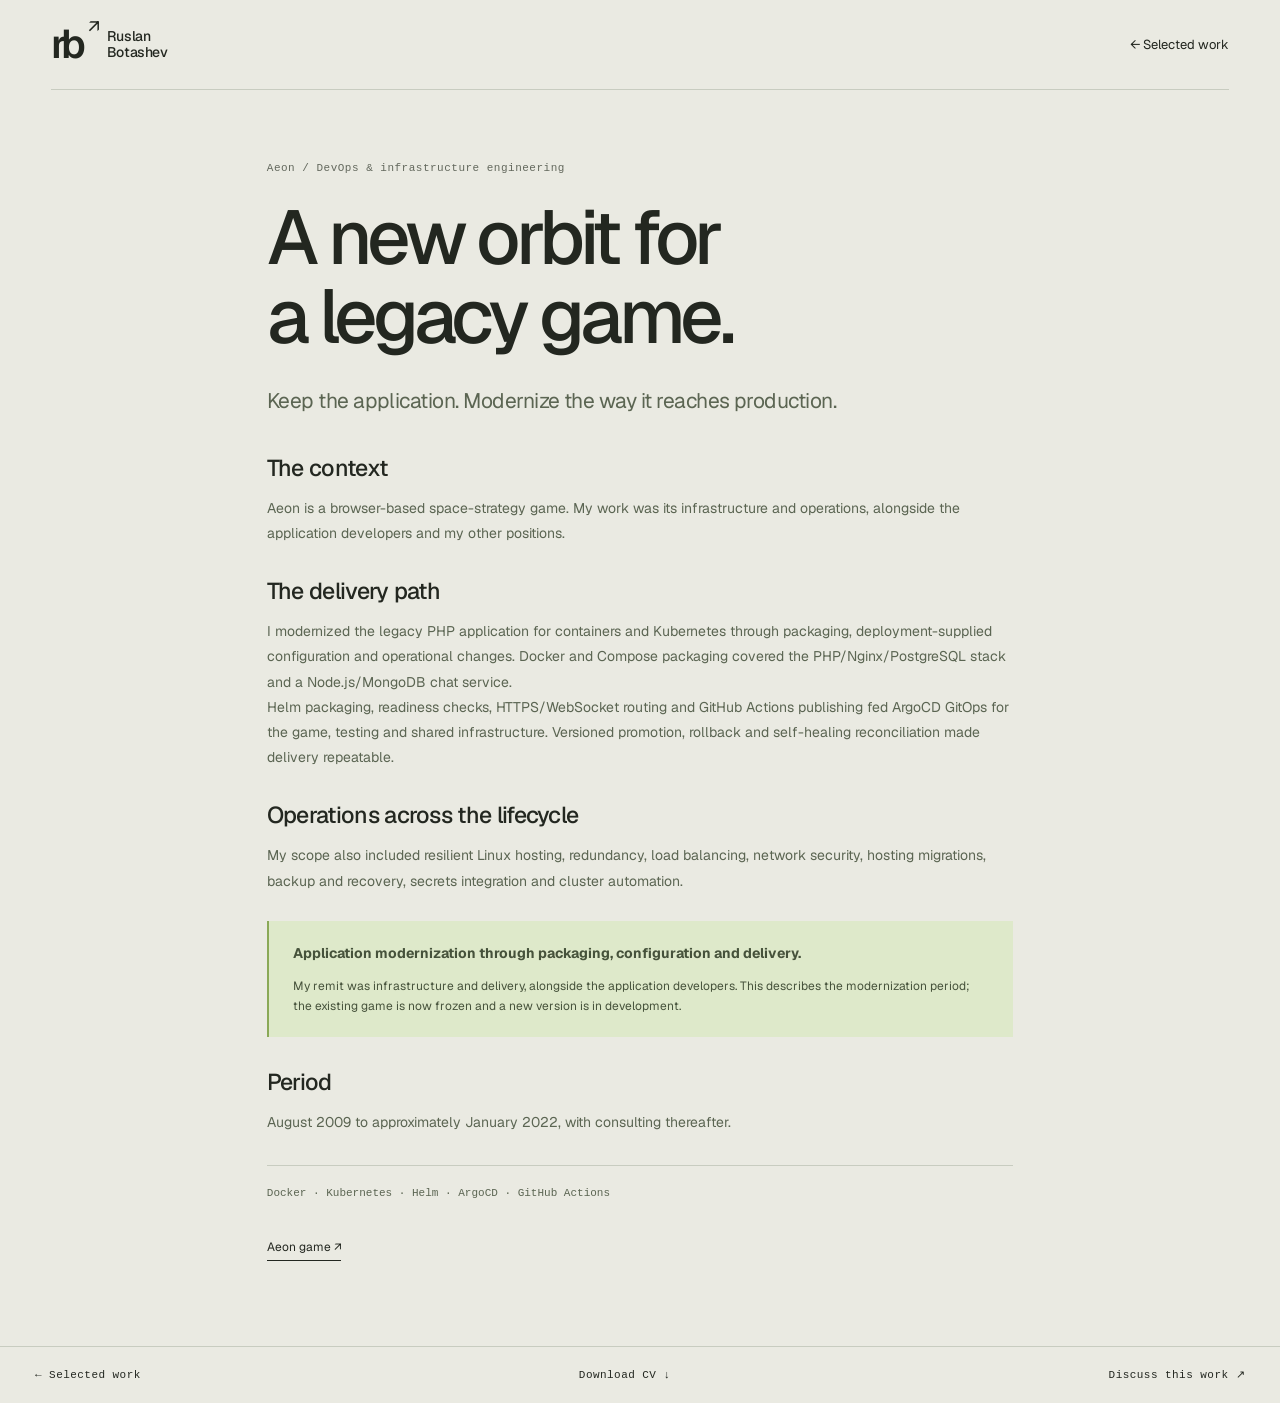
==== site/work/aeon/index.html @ 264606af "Publish professional portfolio on GitHub Pages" ====
<!doctype html>
<html lang="en">
<head>
  <meta charset="UTF-8">
  <meta name="viewport" content="width=device-width, initial-scale=1">
  <meta name="theme-color" content="#eaeae2">
  <title>Aeon: Legacy Application Modernization — Ruslan Botashev</title>
  <meta name="description" content="Keep the application. Modernize the way it reaches production.">
  <link rel="canonical" href="https://botashev.com/work/aeon/">
  <meta property="og:type" content="article">
  <meta property="og:title" content="Aeon: Legacy Application Modernization — Ruslan Botashev">
  <meta property="og:description" content="Keep the application. Modernize the way it reaches production.">
  <meta property="og:url" content="https://botashev.com/work/aeon/">
  <meta property="og:image" content="https://botashev.com/assets/social-card.png">
  <meta name="twitter:card" content="summary_large_image">
  <link rel="icon" href="../../assets/favicon.svg" type="image/svg+xml">
  <link rel="stylesheet" href="../../styles.css">
  <script type="application/ld+json">{"@context":"https://schema.org","@type":"Article","@id":"https://botashev.com/work/aeon/#case","headline":"Aeon: Legacy Application Modernization","description":"Keep the application. Modernize the way it reaches production.","mainEntityOfPage":"https://botashev.com/work/aeon/","author":{"@id":"https://botashev.com/#person"}}</script>
</head>
<body class="case-page">
  <a class="skip-link" href="#main">Skip to content</a>
  <header class="site-header">
    <a class="brand" href="../../" aria-label="Ruslan Botashev, home"><span class="brand-mark" aria-hidden="true">rb<span>↗</span></span><span>Ruslan<br>Botashev</span></a>
    <a class="text-link" href="../../#work">← Selected work</a>
  </header>
  <main id="main">
    <article id="case-content" aria-labelledby="case-title">
      <p class="eyebrow">Aeon / DevOps &amp; infrastructure engineering</p>
      <h1 id="case-title">A new orbit for<br>a legacy game.</h1>
      <p class="case-lead">Keep the application. Modernize the way it reaches production.</p>
      <h2>The context</h2><p>Aeon is a browser-based space-strategy game. My work was its infrastructure and operations, alongside the application developers and my other positions.</p><h2>The delivery path</h2><p>I modernized the legacy PHP application for containers and Kubernetes through packaging, deployment-supplied configuration and operational changes. Docker and Compose packaging covered the PHP/Nginx/PostgreSQL stack and a Node.js/MongoDB chat service.</p><p>Helm packaging, readiness checks, HTTPS/WebSocket routing and GitHub Actions publishing fed ArgoCD GitOps for the game, testing and shared infrastructure. Versioned promotion, rollback and self-healing reconciliation made delivery repeatable.</p><h2>Operations across the lifecycle</h2><p>My scope also included resilient Linux hosting, redundancy, load balancing, network security, hosting migrations, backup and recovery, secrets integration and cluster automation.</p><div class="case-result"><p><strong>Application modernization through packaging, configuration and delivery.</strong></p><small>My remit was infrastructure and delivery, alongside the application developers. This describes the modernization period; the existing game is now frozen and a new version is in development.</small></div><h2>Period</h2><p>August 2009 to approximately January 2022, with consulting thereafter.</p>
      <p class="case-tags">Docker · Kubernetes · Helm · ArgoCD · GitHub Actions</p>
      <div class="case-links"><a href="https://aeon-game.com/" target="_blank" rel="noopener noreferrer">Aeon game ↗</a></div>
    </article>
    <div class="dialog-bottom">
      <a href="../../#work">← Selected work</a>
      <a href="../../assets/Ruslan-Botashev-CV.pdf" download>Download CV ↓</a>
      <a href="mailto:mail@ruslanbotashev.com">Discuss this work ↗</a>
    </div>
  </main>
</body>
</html>
---- site/styles.css ----
@font-face{font-family:SiteGrotesk;src:url("assets/fonts/Geist-Variable.woff2") format("woff2");font-weight:100 900;font-display:swap}
:root{--paper:#eaeae2;--paper-light:#f2f2ec;--ink:#232720;--muted:#63685d;--line:#c8ccc0;--lime:#d2ef98;--dark:#20251f;--mono:"SFMono-Regular",Consolas,"Liberation Mono",monospace;--sans:SiteGrotesk,Arial,Helvetica,sans-serif;--ease:cubic-bezier(.22,1,.36,1)}
*{box-sizing:border-box}html{scroll-behavior:smooth;scroll-padding-top:100px}body{margin:0;background:var(--paper);color:var(--ink);font-family:var(--sans);font-size:16px;-webkit-font-smoothing:antialiased}button,a{-webkit-tap-highlight-color:transparent}a{color:inherit;text-decoration:none}button{font:inherit;color:inherit;cursor:pointer}button:disabled{cursor:default}button,a,summary{touch-action:manipulation}button:focus-visible,a:focus-visible,summary:focus-visible{outline:2px solid #508313;outline-offset:6px}button{border:0;background:none}h1,h2,h3,p{margin:0}h1,h2,h3{font-weight:500}h2{font-size:clamp(44px,5.5vw,84px);line-height:1.02;letter-spacing:-.065em}em{font-family:Georgia,"Times New Roman",serif;font-weight:400;letter-spacing:-.06em}::selection{background:var(--lime);color:var(--ink)}[hidden]{display:none!important}.sr-only{position:absolute;width:1px;height:1px;padding:0;margin:-1px;overflow:hidden;clip:rect(0,0,0,0);white-space:nowrap;border:0}.skip-link{position:fixed;left:20px;top:-100px;z-index:100;padding:12px 20px;background:var(--lime)}.skip-link:focus{top:20px}.read-progress{position:fixed;left:0;top:0;width:100%;height:3px;z-index:100;background:#718b4c;transform-origin:left;transform:scaleX(0)}
.site-header{height:104px;margin:0 4%;display:flex;align-items:center;justify-content:space-between;border-bottom:1px solid var(--line);position:relative;z-index:10}.brand{display:flex;align-items:center;gap:14px;font-size:14px;line-height:1.16;font-weight:500;letter-spacing:-.03em}.brand-mark{font-size:40px;font-weight:600;letter-spacing:-.13em;position:relative;padding-right:12px}.brand-mark>span{font-size:19px;position:absolute;right:-2px;top:-5px;font-weight:400}.site-header nav{display:flex;gap:36px}.site-header nav a{font-size:14px}.site-header nav a span{font:9px var(--mono);vertical-align:super;margin-left:4px;color:var(--muted)}.site-header nav a::after,.text-link::after{content:"";display:block;height:1px;background:currentColor;transform:scaleX(0);transform-origin:left;transition:transform .3s}.site-header nav a:hover::after,.text-link:hover::after{transform:scaleX(1)}.header-contact{padding:13px 18px;background:var(--ink);color:var(--paper);font-size:13px;border-radius:3px}.header-contact span{margin-left:28px}.menu-toggle{display:none}.mobile-nav{position:absolute;z-index:20;left:0;right:0;top:88px;background:var(--paper);padding:24px;border-bottom:1px solid var(--ink)}.mobile-nav a{display:block;font-size:27px;padding:12px 0;letter-spacing:-.04em}.hero{padding:32px 4% 0}.eyebrow,.hero-location,.study-header,.section-kicker,.hero-bottom,.project-meta,.visual-index,.visual-bottom,.small-meta,.timeline-body>span,.toolbox-list>div>span,.site-footer>span,.dialog-top,.dialog-bottom,.study-footnote{font:10px/1.5 var(--mono);letter-spacing:.045em}.hero-topline{display:flex;align-items:center;justify-content:space-between}.eyebrow{display:flex;align-items:center;gap:8px}.square{height:6px;width:6px;background:var(--ink);display:inline-block}.hero-location{font-size:10px;color:var(--muted)}.hero-grid{display:grid;grid-template-columns:1.15fr 1fr;gap:5%;padding:40px 0 42px;align-items:center}.hero-copy{padding:10px 0}.hero h1{font-size:clamp(66px,6.8vw,110px);font-weight:500;letter-spacing:-.075em;line-height:1.02;white-space:nowrap}.hero-line{display:block}.hero-line+.hero-line{margin-top:2px}.period{color:#738858}.hero h1 em{letter-spacing:-.075em}.hero-description{max-width:390px;margin-top:32px;color:#565c50;font-size:17px;line-height:1.6}.hero-actions{display:flex;align-items:center;gap:28px;margin-top:30px}.button{display:inline-flex;align-items:center;justify-content:space-between;gap:32px;padding:17px 23px;font-size:13px;min-height:48px;border-radius:3px;transition:background .3s,transform .3s}.button:hover{transform:translateY(-3px)}.button-dark{background:var(--ink);color:var(--paper)}.button-dark:hover{background:#425137}.button-outline{border:1px solid #919789}.button-outline:hover{background:var(--lime)}.text-link{font-size:13px;padding:8px 0}.text-link span{margin-left:14px}.hero-note{display:flex;align-items:center;gap:14px;margin-top:44px}.note-line{width:36px;height:1px;background:#929a86}.hero-note p{font:10px/1.6 var(--mono);color:#69715f}.system-study{height:480px;background:var(--dark);color:#e4e7da;position:relative;border-radius:5px;overflow:hidden;isolation:isolate}.study-header{display:flex;justify-content:space-between;position:absolute;top:24px;left:24px;right:24px;z-index:2;font-size:9px;color:#b1b9a4}.study-header>span:first-child{display:flex;gap:8px;align-items:center}.status-dot{display:inline-block;width:5px;height:5px;background:var(--lime);border-radius:50%;box-shadow:0 0 12px #c7f89255}#systems-canvas{position:absolute;inset:0;width:100%;height:100%}.study-caption{position:absolute;left:24px;right:24px;bottom:105px;display:flex;justify-content:space-between;align-items:end;pointer-events:none}.study-caption>span:first-child{font:9px/1.6 var(--mono);color:#b9c3ad;letter-spacing:.05em}.study-drag{font:8px var(--mono);color:#8e9984}.study-controls{position:absolute;bottom:39px;left:24px;right:24px;display:flex;border:1px solid #536049;border-radius:3px;padding:4px;gap:3px}.study-controls button{padding:10px 0;font:9px var(--mono);color:#b4bda7;flex:1;border-radius:1px;transition:background .3s,color .3s}.study-controls button.active{background:var(--lime);color:var(--ink)}.study-controls button:hover:not(.active){background:#394132}.study-footnote{position:absolute;bottom:11px;left:24px;right:24px;font-size:8px;color:#8d9882}.career-strip{border-top:1px solid var(--line);border-bottom:1px solid var(--line);display:flex;align-items:center;gap:6%;padding:28px 0}.career-strip>.eyebrow{flex-shrink:0;color:var(--muted);font-size:9px}.company-names{display:flex;align-items:center;justify-content:space-between;gap:30px;flex:1}.company-names>span{font-size:25px;font-weight:600;letter-spacing:-.05em;color:#69705f}.company-names .aws-name{position:relative;font-size:29px}.aws-name>span{position:absolute;bottom:-9px;left:6px;font-size:31px;line-height:1;transform:scaleX(1.4)}.company-names .ibm-name{font-family:Georgia,serif;letter-spacing:.02em;font-weight:700}.company-names .arbital-name{font-weight:500}.arbital-name>span{font-size:17px}.company-names .aeon-name{font-weight:400;letter-spacing:.14em;font-size:20px}.hero-bottom{display:flex;justify-content:space-between;padding:21px 0;color:var(--muted);font-size:8px}.hero-bottom a>span{margin-left:16px}.section-pad{padding:96px 4%}.section-kicker{display:flex;justify-content:space-between;font-size:9px}.section-kicker>span:last-child{color:var(--muted)}.section-heading{display:flex;justify-content:space-between;gap:10%;align-items:end;margin:45px 0 46px}.section-heading>p{font-size:15px;line-height:1.7;color:var(--muted);max-width:300px;margin-bottom:6px}.work{background:var(--paper-light);border-top:1px solid var(--line)}.filters{display:flex;gap:8px;border-bottom:1px solid var(--line);padding-bottom:21px;margin-bottom:34px}.filters button{padding:10px 18px;border:1px solid var(--line);border-radius:2px;font-size:12px;transition:background .2s,border-color .2s}.filters button.active{background:var(--ink);border-color:var(--ink);color:var(--paper)}.filters button:not(.active):hover{border-color:var(--ink)}.filters sup{font:8px var(--mono);margin-left:8px}.project{display:grid;grid-template-columns:1fr 1fr;gap:6%;padding:30px 0 68px;margin-bottom:38px;border-bottom:1px solid var(--line);align-items:center}.project-reverse .project-visual{order:2}.project-visual{height:455px;position:relative;overflow:hidden;border-radius:4px;isolation:isolate}.project-content{padding:8px 0}.project-meta{display:flex;justify-content:space-between;font-size:9px;color:var(--muted);margin-bottom:27px}.project h3{font-size:clamp(35px,3.7vw,56px);line-height:1.04;letter-spacing:-.055em;margin-bottom:17px}.project-deck{font-size:18px!important;line-height:1.4!important;color:var(--ink)!important;margin-bottom:18px!important}.project-content>p:not(.project-deck){font-size:14px;line-height:1.7;color:var(--muted);margin:12px 0}.project-outcome{display:flex;align-items:center;gap:23px;margin:26px 0}.outcome-number{font-size:50px;letter-spacing:-.06em;line-height:1;white-space:nowrap}.outcome-number>span{font-size:24px}.project-outcome>p{font-size:12px;line-height:1.5;max-width:230px}.project-outcome small{display:block;font-size:10px;color:var(--muted);line-height:1.6;margin-top:7px}.case-link{display:flex;align-items:center;justify-content:space-between;border-top:1px solid var(--line);padding:18px 0 0;width:100%;font-size:12px;text-align:left;transition:color .2s}.case-link>span{font-size:23px;transition:transform .3s}.case-link:hover>span{transform:translate(4px,-4px)}.case-link:hover{color:#587137}.visual-index{position:absolute;top:22px;left:22px;font-size:8px;z-index:3}.visual-bottom{position:absolute;bottom:22px;left:22px;right:22px;display:flex;justify-content:space-between;font-size:8px;z-index:3}.flow-visual{background:#252b23;color:#c1cdad}.visual-grid{position:absolute;inset:0;opacity:.2;background-image:linear-gradient(#677356 1px,transparent 1px),linear-gradient(90deg,#677356 1px,transparent 1px);background-size:32px 32px;mask-image:radial-gradient(ellipse at center,#000 15%,transparent 70%)}.flow-inputs{position:absolute;top:96px;left:12%;right:12%;display:flex;justify-content:space-between;gap:8px}.flow-inputs>span{font:8px/1.4 var(--mono);border:1px solid #526147;background:#2b3427;padding:10px 8px;text-align:center;width:33%;border-radius:3px}.flow-inputs:after{content:"";position:absolute;width:68%;height:40px;border:1px solid #6a8156;border-top:0;top:100%;left:16%}.flow-core{position:absolute;left:50%;top:50%;width:185px;height:90px;transform:translate(-50%,-50%);border:1px solid #b6d482;background:#36422b;box-shadow:0 0 50px #9dcc6320;display:flex;align-items:center;justify-content:center;border-radius:4px;z-index:2}.flow-core>span{font-size:29px;letter-spacing:-.04em;color:#daefbd}.flow-core small{display:block;font:7px var(--mono);letter-spacing:.08em;text-align:center;margin-top:7px}.flow-core i{position:absolute;width:8px;height:8px;background:var(--lime);border-radius:50%;top:-5px;animation:signal 3s infinite}.flow-outputs{position:absolute;top:73%;left:15%;right:15%;display:flex;justify-content:space-between;gap:10px}.flow-outputs>span{font:9px var(--mono);padding:9px 7px;border:1px solid #536447;border-radius:20px;width:33%;text-align:center;background:#283023}.flow-outputs:before{content:"";position:absolute;width:68%;height:45px;border:1px solid #6a8156;border-bottom:0;bottom:100%;left:16%}.network-visual{background:#e1e5d9;color:#526247}.network-world{position:absolute;inset:74px 12% 70px;perspective:500px;transform:rotate(-16deg)}.world-ring{position:absolute;border:1px solid #81926e;border-radius:50%;width:270px;height:270px;left:50%;top:50%;margin:-135px}.ring-b{transform:rotateY(55deg)}.ring-c{transform:rotateX(60deg)}.ring-d{transform:rotateX(-30deg) rotateY(-30deg);border-style:dashed;opacity:.6}.world-axis{position:absolute;width:270px;left:50%;top:50%;transform:translateX(-50%);height:1px;background:#7e906b}.map-node{position:absolute;width:7px;height:7px;border-radius:50%;background:#516d35;box-shadow:0 0 0 6px #a8bf842e}.node-a{top:18%;left:35%}.node-b{top:41%;left:83%}.node-c{top:77%;left:25%}.node-d{top:62%;left:66%}.node-e{top:25%;left:58%}.world-orbit{position:absolute;width:300px;height:300px;top:50%;left:50%;margin:-150px;border:1px solid #8ba16f50;border-radius:50%;animation:orbit 20s linear infinite}.world-orbit i{width:8px;height:8px;background:#4b7134;display:block;position:absolute;left:50%;top:-4px;border-radius:50%;box-shadow:0 0 15px #738f46}.network-label{position:absolute;top:51%;font:10px/1.7 var(--mono)}.network-label>span{font-size:6px}.label-left{left:8%}.label-right{right:8%;text-align:right}.isp-visual{background:#d3eb9f;color:#31402a}.isp-type{font-size:clamp(54px,6.9vw,100px);line-height:.95;letter-spacing:-.075em;position:absolute;top:22%;left:9%;z-index:2}.isp-type em{font-size:.95em}.isp-network{position:absolute;top:71%;left:10%;right:10%;display:flex;align-items:center;gap:12px}.isp-network>span{font:9px var(--mono);border:1px solid #7c965c;padding:10px;border-radius:3px}.isp-network>i{height:1px;flex:1;background:#7c965c}.isp-visual:after{content:"";position:absolute;width:330px;height:330px;border:1px solid #9cb97577;border-radius:50%;top:10%;left:28%;box-shadow:0 0 0 33px #a7c67b22,0 0 0 66px #a7c67b11}.aeon-visual{background:#252d38;color:#bfc9da;background-image:radial-gradient(ellipse at 60% 65%,#47616a88,transparent 60%),radial-gradient(#9baab6 0.7px,transparent 1px);background-size:100% 100%,39px 41px}.planet{position:absolute;width:185px;height:185px;top:43%;left:50%;transform:translate(-50%,-50%);border-radius:50%;background:radial-gradient(circle at 31% 28%,#c7d6bd 0%,#819a92 22%,#3c555d 50%,#18232d 76%);box-shadow:-15px -6px 40px #b4d3ca12,inset -18px -10px 32px #111a23}.planet-ring{position:absolute;left:-77px;top:58px;width:340px;height:70px;border:13px solid #a8b6b355;border-left-color:#b5c5b888;border-bottom-color:#cbd8c4aa;border-radius:50%;transform:rotate(-27deg);box-shadow:0 5px 0 #d2e3c71c,0 10px 0 #d2e3c712}.aeon-path{position:absolute;top:77%;left:12%;right:12%;display:flex;align-items:center;justify-content:space-between;gap:10px}.aeon-path>span{font:8px var(--mono)}.aeon-path>i{font-style:normal;color:#c7ddad}.project-pair{display:grid;grid-template-columns:1fr 1fr;gap:28px}.project-small{padding:32px;background:#e2e5db;border-radius:4px;display:flex;flex-direction:column;align-items:start}.project-small-lime{background:#d9e7bb}.small-meta{display:flex;align-items:center;justify-content:space-between;width:100%;margin-bottom:45px}.mini-glyph{font-size:39px;line-height:1}.project-small>.eyebrow{font-size:8px;color:var(--muted)}.project-small h3{font-size:clamp(30px,3.4vw,50px);line-height:1.05;letter-spacing:-.055em;margin:18px 0}.project-small>p{font-size:14px;line-height:1.8;color:#5b6650;max-width:450px}.small-tags{display:flex;gap:8px;margin:22px 0 34px;flex-wrap:wrap}.small-tags>span{font:9px var(--mono);border:1px solid #a8b19a;padding:7px 9px;border-radius:2px}.project-small>.case-link{margin-top:auto;border-color:#abb69c}.about{background:var(--dark);color:#e6e9db}.about .section-kicker>span:last-child{color:#909d81}.about-grid{display:grid;grid-template-columns:1fr 1fr;gap:8%;padding-top:66px}.large-asterisk{font-size:83px;line-height:1;color:var(--lime);display:inline-block;margin-bottom:30px;animation:asterisk 40s linear infinite}.about-copy{padding-top:20px}.about-copy>.lead{font-size:28px;line-height:1.35;letter-spacing:-.04em;color:#edf0e6}.about-copy>p{font-size:15px;line-height:1.8;color:#b8c1ad;margin-bottom:23px}.about-copy>.text-link{display:inline-block;color:var(--lime);margin-top:6px}.capabilities{display:grid;grid-template-columns:repeat(3,1fr);gap:50px;margin-top:80px;padding-top:28px;border-top:1px solid #515c45}.capabilities>div>span{font:9px var(--mono);color:#a9bd8a}.capabilities h3{font-size:20px;letter-spacing:-.04em;margin:21px 0 12px}.capabilities p{font-size:13px;line-height:1.7;color:#a6b29a;max-width:280px}.experience{border-bottom:1px solid var(--line)}.experience-heading{display:flex;align-items:end;justify-content:space-between;gap:30px;margin:47px 0 58px}.experience-heading .button{margin-bottom:8px}.timeline{border-top:1px solid #9da591}.timeline details{border-bottom:1px solid #b7bfab}.timeline summary{display:grid;grid-template-columns:18% 35% 1fr 25px;align-items:center;gap:16px;padding:27px 0;list-style:none;cursor:pointer}.timeline summary::-webkit-details-marker{display:none}.timeline-date{font:10px var(--mono);color:var(--muted)}.timeline-company{font-size:26px;letter-spacing:-.04em}.timeline-role{font-size:12px;color:var(--muted)}.timeline-toggle{font-size:24px;font-weight:300;transition:transform .3s}.timeline details[open] .timeline-toggle{transform:rotate(45deg)}.timeline-body{display:grid;grid-template-columns:18% 1fr;gap:16px;padding:8px 8% 30px 0;animation:body-in .4s var(--ease)}.timeline-body>span{font-size:8px;color:var(--muted);padding-top:3px;line-height:1.8}.timeline-body p{font-size:14px;line-height:1.7;color:#606957;max-width:650px;margin-bottom:12px}.toolbox{display:grid;grid-template-columns:1fr 1fr;gap:10%}.toolbox h2{font-size:clamp(40px,4.3vw,65px);margin-top:28px}.toolbox-heading>.eyebrow{color:var(--muted);font-size:9px}.toolbox-list>div{padding:18px 0;border-bottom:1px solid var(--line)}.toolbox-list>div:first-child{padding-top:0}.toolbox-list>div>span{font-size:8px;color:var(--muted)}.toolbox-list p{font-size:14px;line-height:1.8;margin-top:11px}.contact{background:var(--lime);padding-top:62px;padding-bottom:62px}.contact .section-kicker>span:last-child{color:#52613e}.contact-main{display:flex;align-items:center;justify-content:space-between;gap:40px;margin:56px 0 52px}.contact h2{font-size:clamp(48px,6.5vw,98px);letter-spacing:-.07em}.contact-arrow{width:130px;height:130px;flex-shrink:0;border:1px solid #91ad6b;border-radius:50%;display:flex;align-items:center;justify-content:center;font-size:90px;font-weight:200;transition:background .4s,transform .4s}.contact-arrow:hover{background:var(--ink);color:var(--lime);transform:rotate(45deg)}.contact-bottom{padding-top:35px;border-top:1px solid #abc77e;display:flex;justify-content:space-between;gap:30px}.contact-bottom p{font-size:13px;line-height:1.7;color:#546640;margin-bottom:22px}.email-link{font-size:25px;letter-spacing:-.04em;display:block}.email-link>span{font-size:20px;margin-left:10px}.copy-email{display:inline-flex;align-items:center;gap:14px;font:10px var(--mono);padding:15px 0 0}.copy-status{font-size:10px;display:inline-block;margin-left:15px}.contact-links{width:200px}.contact-links a{display:flex;align-items:center;justify-content:space-between;gap:30px;padding:12px 0;border-bottom:1px solid #a7c17e;font-size:12px}.site-footer{padding:30px 4%;display:flex;align-items:center;justify-content:space-between;gap:24px}.footer-name{font-size:12px;font-weight:500}.footer-name>span{display:block;font:8px var(--mono);margin-top:6px;color:var(--muted)}.site-footer>span{font-size:8px;color:var(--muted)}.motion-toggle{font:9px var(--mono);display:flex;align-items:center;gap:7px;min-height:44px}.motion-toggle i{display:block;width:21px;height:12px;background:#69834b;border-radius:10px;position:relative}.motion-toggle i:after{content:"";position:absolute;width:8px;height:8px;border-radius:50%;background:var(--paper);left:11px;top:2px;transition:left .3s}.motion-toggle[aria-pressed=true] i{background:#8b9380}.motion-toggle[aria-pressed=true] i:after{left:2px}.back-top{font:9px var(--mono);min-height:44px;display:flex;align-items:center}.noscript-note{padding:20px 4%;font-size:12px}
dialog{border:0;padding:0;width:min(850px,calc(100% - 32px));max-height:90svh;background:var(--paper-light);color:var(--ink);border-radius:5px;box-shadow:0 40px 100px #0004;overscroll-behavior:contain}dialog::backdrop{background:#16200dd9;backdrop-filter:blur(7px)}dialog[open]{animation:dialog-in .4s var(--ease)}.dialog-top{display:flex;justify-content:space-between;align-items:center;padding:25px 35px;border-bottom:1px solid var(--line);position:sticky;top:0;background:var(--paper-light);z-index:2;font-size:8px}.dialog-close{display:flex;align-items:center;gap:15px;min-height:32px;font-size:12px}.dialog-close>span{font-size:26px}#case-content{padding:40px 48px 30px}#case-content>.eyebrow{font-size:9px;color:var(--muted);margin-bottom:20px}#case-content h2{font-size:58px;letter-spacing:-.055em;margin-bottom:20px}#case-content .case-lead{font-size:21px;line-height:1.5;letter-spacing:-.025em;margin-bottom:34px}#case-content h3{font-size:20px;letter-spacing:-.025em;margin:27px 0 12px}#case-content p,#case-content li{font-size:14px;line-height:1.8;color:#5b6552}#case-content ul{padding-left:18px}#case-content .case-result{background:#dee9ca;border-left:2px solid #8aa957;padding:20px 24px;margin:27px 0}#case-content .case-result p{color:#46523b}#case-content .case-result small{display:block;font:10px/1.7 var(--mono);color:#626e55;margin-top:10px}#case-content .case-links{display:flex;gap:25px;flex-wrap:wrap;margin-top:30px}.case-links a{font-size:12px;border-bottom:1px solid var(--ink);padding:5px 0}.dialog-bottom{padding:20px 35px;border-top:1px solid var(--line);display:flex;justify-content:space-between;gap:20px;font-size:8px}.dialog-bottom>a{font-size:11px}body.dialog-open{overflow:hidden}
.reveal-ready .reveal{opacity:0;transform:translateY(28px);transition:opacity .8s var(--ease),transform 1s var(--ease)}.reveal-ready .reveal.visible{opacity:1;transform:none}.hero-copy{animation:body-in 1s var(--ease) both}.system-study{animation:body-in 1s .12s var(--ease) both}.motion-off *, .motion-off *:before,.motion-off *:after{animation:none!important;transition:none!important}.motion-off{scroll-behavior:auto}.motion-off .reveal{opacity:1!important;transform:none!important}
@keyframes signal{0%,100%{box-shadow:0 0 0 0 #cee99b55}70%{box-shadow:0 0 0 14px #cee99b00}}@keyframes orbit{to{transform:rotate(360deg)}}@keyframes asterisk{to{transform:rotate(360deg)}}@keyframes body-in{from{opacity:0;transform:translateY(18px)}to{opacity:1;transform:none}}@keyframes dialog-in{from{opacity:0;transform:translateY(20px) scale(.98)}to{opacity:1;transform:none}}
.project-pair.single-project{grid-template-columns:1fr}.project-pair.single-project>.project-small>p{max-width:700px}.case-tags{font:10px/1.8 var(--mono)!important;margin-top:30px!important;padding-top:18px;border-top:1px solid var(--line)}
@media(min-width:1600px){.site-header,.hero,.section-pad,.site-footer{padding-left:max(4%,calc((100vw - 1472px)/2));padding-right:max(4%,calc((100vw - 1472px)/2))}.site-header{margin:0}.hero h1{font-size:110px}.system-study{height:525px}.project-visual{height:520px}}
@media(max-width:1100px){.hero-grid{gap:3%;grid-template-columns:1.12fr 1fr}.hero h1{font-size:7.1vw}.system-study{height:430px}.hero-note{margin-top:28px}.hero-description{font-size:15px;max-width:320px}.hero-actions{gap:18px}.hero-actions .button{padding:15px 16px;gap:20px}.study-drag{display:none}.company-names>span{font-size:23px}.project{gap:5%}.project-visual{height:415px}.flow-inputs{left:6%;right:6%}.flow-inputs>span{font-size:7px}.project-outcome{gap:15px}.outcome-number{font-size:43px}.outcome-number>span{font-size:21px}.project-outcome>p{font-size:11px}.timeline-company{font-size:22px}.timeline summary{grid-template-columns:16% 32% 1fr 20px}.timeline-body{grid-template-columns:16% 1fr}.network-label{top:55%}.label-left{left:5%}.label-right{right:5%}}
@media(max-width:800px){html{scroll-padding-top:25px}.site-header{height:88px;margin:0 5%}.site-header nav{gap:19px}.header-contact{display:none}.hero{padding:25px 5% 0}.hero-location{display:none}.hero-grid{grid-template-columns:1fr;padding:30px 0 35px;gap:34px}.hero h1{font-size:clamp(65px,11vw,96px);white-space:normal}.hero-description{max-width:430px;font-size:16px;margin-top:24px}.hero-note{display:none}.system-study{height:460px}.hero-actions{margin-top:26px;gap:30px}.career-strip{display:block;padding:24px 0}.career-strip>.eyebrow{margin-bottom:25px}.company-names{gap:20px}.company-names>span{font-size:22px}.hero-bottom{font-size:7px}.section-pad{padding:65px 5%}.section-kicker{font-size:8px}.section-kicker>span:last-child{display:none}.section-heading{margin:36px 0;gap:30px}.section-heading>p{max-width:240px;font-size:13px}.filters{gap:7px;margin-bottom:25px;flex-wrap:wrap}.filters button{font-size:11px;padding:9px 13px}.project{grid-template-columns:1fr;gap:25px;padding:12px 0 42px;margin-bottom:30px}.project-reverse .project-visual{order:0}.project-visual{height:440px}.project-content{padding:0}.project-meta{margin-bottom:21px}.project h3{font-size:45px}.project-content>p:not(.project-deck){font-size:15px;max-width:590px}.project-outcome{gap:24px;margin:26px 0}.project-outcome>p{font-size:12px;max-width:300px}.outcome-number{font-size:52px}.outcome-number>span{font-size:26px}.case-link{padding-top:19px}.flow-inputs{left:12%;right:12%}.flow-inputs>span{font-size:8px}.isp-type{font-size:88px}.project-pair{gap:20px;grid-template-columns:1fr}.project-small{padding:28px}.project-small h3{font-size:42px}.small-meta{margin-bottom:30px}.small-tags{margin-bottom:25px}.project-small>p{max-width:550px}.about-grid{gap:6%;padding-top:45px}.about h2{font-size:50px}.about-copy>.lead{font-size:23px}.about-copy>p{font-size:14px}.capabilities{gap:25px;margin-top:50px}.capabilities h3{font-size:17px}.capabilities p{font-size:12px}.experience-heading{margin:35px 0 40px;align-items:start}.experience h2{font-size:48px}.experience-heading .button{padding:14px;font-size:11px;gap:20px;white-space:nowrap}.timeline summary{grid-template-columns:21% 1fr 20px;gap:12px;position:relative;padding:25px 0 43px}.timeline-role{position:absolute;left:calc(21% + 10px);bottom:20px;font-size:10px}.timeline-company{font-size:22px}.timeline-date{font-size:9px}.timeline-body{grid-template-columns:21% 1fr;gap:12px;padding-right:0}.timeline-body>span{font-size:7px}.timeline-body p{font-size:13px}.toolbox{gap:6%;grid-template-columns:1fr 1.1fr}.toolbox h2{font-size:44px}.toolbox-list p{font-size:13px}.contact-main{margin:35px 0;gap:25px}.contact h2{font-size:8vw}.contact-arrow{height:90px;width:90px;font-size:60px}.site-footer{padding:24px 5%;gap:20px;flex-wrap:wrap}.site-footer>span{display:none}.email-link{font-size:23px}.contact-links{width:150px}}
@media(max-width:480px){.site-header nav{display:none}.menu-toggle{display:flex;flex-direction:column;gap:6px;padding:12px 0 12px 14px;min-width:44px;min-height:44px;align-items:end;justify-content:center}.menu-toggle>span{width:25px;height:1px;background:var(--ink);transition:transform .3s}.menu-toggle[aria-expanded=true]>span:first-child{transform:translateY(3.5px) rotate(45deg)}.menu-toggle[aria-expanded=true]>span:last-child{transform:translateY(-3.5px) rotate(-45deg)}.brand-mark{font-size:35px}.brand{font-size:12px}.hero-topline .eyebrow{font-size:8px}.hero-grid{padding-top:29px}.hero h1{font-size:14.1vw}.hero-description{font-size:15px;line-height:1.65;max-width:320px}.hero-actions{gap:24px}.hero-actions .button{font-size:12px;gap:25px}.text-link{font-size:12px}.system-study{height:380px}.study-header{top:20px;left:20px;right:20px;font-size:8px}.study-caption{left:20px;bottom:98px}.study-controls{left:20px;right:20px;bottom:36px}.study-footnote{left:20px;font-size:7px}.study-controls button{font-size:8px}.study-caption>span:first-child{font-size:8px}.company-names{gap:12px}.company-names>span{font-size:17px}.company-names .aws-name{font-size:23px}.company-names .aeon-name{font-size:14px}.company-names .ibm-name{font-size:20px}.aws-name>span{font-size:25px;bottom:-8px}.hero-bottom>span{max-width:170px;line-height:1.7}.hero-bottom a{display:flex;align-items:center}.hero-bottom a>span{margin-left:10px}.section-heading{display:block}.section-heading h2{font-size:50px}.section-heading>p{margin-top:24px;max-width:300px;font-size:14px}.filters button{font-size:10px;padding:9px 10px}.filters sup{font-size:7px;margin-left:5px}.project-visual{height:345px}.project h3{font-size:40px}.project-meta{font-size:8px}.project-deck{font-size:17px!important}.project-content>p:not(.project-deck){font-size:14px}.project-outcome{align-items:start;gap:18px}.outcome-number{font-size:40px}.outcome-number>span{font-size:20px}.project-outcome>p{font-size:11px}.project-outcome small{font-size:9px}.compact-outcome{display:block}.compact-outcome>p{margin-top:14px;max-width:280px}.flow-inputs{top:75px;left:7%;right:7%}.flow-inputs>span{font-size:6px;padding:9px 5px}.flow-inputs:after{height:28px}.flow-core{width:150px;height:75px;top:51%}.flow-core>span{font-size:25px}.flow-core small{font-size:6px}.flow-outputs{top:75%;left:8%;right:8%}.flow-outputs>span{font-size:7px;padding:7px 4px}.flow-outputs:before{height:39px}.visual-bottom,.visual-index{font-size:7px;left:18px;right:18px}.visual-index{top:18px}.visual-bottom{bottom:18px}.network-world{inset:60px 13% 60px}.world-ring{width:220px;height:220px;margin:-110px}.world-axis{width:220px}.world-orbit{width:245px;height:245px;margin:-122.5px}.network-label{font-size:8px;top:53%}.network-label>span{font-size:5px}.isp-type{font-size:70px;left:9%}.isp-network{left:9%;right:9%;gap:6px}.isp-network>span{font-size:7px;padding:8px}.planet{width:150px;height:150px}.planet-ring{width:275px;height:60px;left:-62px;top:45px;border-width:10px}.aeon-path{left:9%;right:9%}.aeon-path>span{font-size:7px}.project-small h3{font-size:36px}.about-grid{grid-template-columns:1fr;gap:22px}.large-asterisk{font-size:65px;margin-bottom:24px}.about h2{font-size:54px}.about-copy>.lead{font-size:25px}.about-copy{padding-top:10px}.capabilities{grid-template-columns:1fr;gap:25px;margin-top:38px}.capabilities>div{display:grid;grid-template-columns:28px 1fr;column-gap:10px;align-items:center}.capabilities h3{margin:0;font-size:20px}.capabilities p{grid-column:2;margin-top:10px;max-width:300px;font-size:13px}.experience-heading{display:block}.experience-heading .button{margin-top:26px}.experience h2{font-size:49px}.timeline-date{font-size:8px}.timeline-company{font-size:19px}.timeline-role{font-size:8px;bottom:18px}.timeline summary{gap:10px}.timeline-body{display:block;padding:0 0 20px}.timeline-body>span{display:block;margin-bottom:15px}.toolbox{grid-template-columns:1fr;gap:35px}.toolbox h2{font-size:48px}.toolbox-list p{font-size:14px}.contact h2{font-size:10.5vw}.contact-main{align-items:end;gap:15px}.contact-arrow{width:55px;height:55px;font-size:38px;margin-bottom:5px}.contact-bottom{display:block;padding-top:25px}.email-link{font-size:23px;white-space:nowrap;letter-spacing:-.045em}.email-link>span{margin-left:4px;font-size:18px}.contact-links{margin-top:25px;width:100%;display:flex;gap:20px}.contact-links>a{flex:1;font-size:10px;gap:10px}.contact .section-kicker{font-size:8px}.site-footer{gap:15px}.footer-name{font-size:11px}.motion-toggle{font-size:8px;gap:4px}.back-top{font-size:8px}.dialog-top{padding:17px 22px;font-size:7px}#case-content{padding:28px 24px}#case-content h2{font-size:43px}#case-content .case-lead{font-size:18px}#case-content p,#case-content li{font-size:13px}.dialog-bottom{display:block;padding:20px 24px}.dialog-bottom>a{display:block;margin-top:12px}dialog{max-height:92svh}}
@media(prefers-reduced-motion:reduce){html:not(.motion-explicit-on){scroll-behavior:auto}html:not(.motion-explicit-on) *,html:not(.motion-explicit-on) *:before,html:not(.motion-explicit-on) *:after{animation:none!important;transition:none!important}.reveal-ready:not(.motion-explicit-on) .reveal{opacity:1;transform:none}}

/* Review refinements: readable information, resilient navigation, deliberate hierarchy. */
.nav-contact{display:none}
.hero-description{font-size:17px;max-width:420px}
.hero-note{margin-top:26px}
.hero-note p{font:12px/1.65 var(--sans);color:#525d47}
.hero-location{font-size:11px;color:#56614c}
.company-names>span{font-family:var(--sans);font-size:21px;font-weight:500;letter-spacing:-.035em}
.company-names>span:nth-child(2){font-size:19px}
.study-header{align-items:center;top:12px;gap:10px}
.study-header>span:first-child{font-size:9px;letter-spacing:0}
.hero-motion{font-size:10px;min-height:44px;gap:5px;color:#c6d4b2;white-space:nowrap}
.hero-motion i{width:19px;height:11px;background:#5e6c50}
.hero-motion i:after{left:2px;width:7px;height:7px}
.hero-motion[aria-pressed=true] i,.motion-toggle[aria-pressed=true] i{background:#75944d}
.hero-motion[aria-pressed=true] i:after{left:10px}
.study-controls button{font-size:11px;min-height:44px;padding:10px 2px}
.study-controls{bottom:39px}
.study-caption{bottom:113px}
.study-caption>span:first-child{font-size:10px;line-height:1.6}
.study-footnote{font-size:9px;color:#a5b394;bottom:12px}
.work-index{display:grid;grid-template-columns:repeat(3,1fr);column-gap:32px;margin:0 0 31px}
.work-index>a{position:relative;padding:21px 30px 21px 0;border-top:1px solid var(--line);display:flex;flex-direction:column;gap:7px;transition:color .2s}
.work-index>a>span{font:9px/1.5 var(--mono);color:#626d56}
.work-index strong{font-weight:500;font-size:17px;line-height:1.25;letter-spacing:-.025em}
.work-index small{font-size:11px;line-height:1.5;color:#626d56}
.work-index i{position:absolute;right:0;top:20px;font-style:normal;font-size:21px;transition:transform .25s}
.work-index>a:hover{color:#557432}.work-index>a:hover>i{transform:translate(3px,3px)}
.project-pair{margin:12px 0 60px}
.project-small>p+p{margin-top:14px}
.project-small>p{font-size:15px;line-height:1.75}
.project-small>p>strong{font-weight:600;color:#38482b}
.project-outcome small{font-size:12px;line-height:1.65;color:#535f47}
.project-outcome>p{font-size:13px}
.visual-index,.visual-bottom{font-size:9px}
.visual-bottom{gap:15px;line-height:1.7}
.visual-bottom>span{text-align:right}
.flow-diagram{position:absolute;top:64px;bottom:62px;left:12%;right:12%;display:flex;flex-direction:column;align-items:center;justify-content:center}
.flow-diagram>p{font:11px/1.5 var(--mono);color:#afc293;text-align:center;margin-bottom:17px}
.flow-layer{display:flex;flex-direction:column;align-items:center;justify-content:center;gap:6px;text-align:center;width:100%;max-width:300px;padding:14px 12px;background:#2b3426;border:1px solid #657b4c;border-radius:3px;position:relative;z-index:1}
.flow-layer strong{font-size:20px;font-weight:400;letter-spacing:-.035em;color:#e0edcc}
.flow-layer span{font:10px/1.5 var(--mono);color:#bbcea2}
.raf-layer{border-color:#c0df88;background:#35432a;box-shadow:0 0 35px #a9cf7020}
.flow-connector{width:1px;height:24px;min-height:16px;background:#718d52;position:relative}
.flow-connector:after{content:"";position:absolute;width:4px;height:6px;border-radius:2px;background:#d2ef98;left:-1.5px;animation:operation-path 2.8s linear infinite}
.network-label{font-size:12px}.network-label>span{font-size:9px;display:inline-block;margin-top:3px}
.aeon-path>span{font-size:10px}
.isp-network>span{font-size:11px}
.timeline-date{font-size:11px;line-height:1.6;max-width:165px}
.timeline-role{font-size:13px}
.timeline-body>span{font-size:10px}
#case-content .case-result small{font:12px/1.7 var(--sans);color:#46523b}
#case-content>.eyebrow{font-size:11px;line-height:1.6}
#case-content .case-tags{font-size:11px!important}
.dialog-top{font-size:10px}
.dialog-bottom{font-size:10px}
.dialog-full-case{font-size:12px!important}
.motion-toggle{font-size:11px;gap:7px}
.motion-toggle i:after{left:2px}
.motion-toggle[aria-pressed=true] i:after{left:11px}
.reveal-ready .section-kicker.reveal,.reveal-ready .filters.reveal{transition-duration:.4s;transform:translateY(10px)}
.reveal-ready .section-heading.reveal,.reveal-ready .experience-heading.reveal{transition-duration:.65s;transform:translateY(17px)}
.reveal-ready .project.reveal,.reveal-ready .project-small.reveal{transition-duration:.55s;transform:translateY(14px)}
.reveal-ready .reveal.visible{transform:none}
.case-page #case-content{max-width:900px;margin:0 auto;padding:70px 6% 85px}
.case-page #case-content h1{font-size:clamp(46px,6vw,76px);line-height:1.05;letter-spacing:-.06em;margin:0 0 28px}
.case-page .site-header{height:90px}
.case-page .case-return{display:flex;align-items:center;gap:25px;margin-top:45px;padding-top:25px;border-top:1px solid var(--line);flex-wrap:wrap;font-size:13px}
.case-page #case-content .case-lead{margin-bottom:36px}
html:not(.motion-ready) .motion-toggle,html:not(.filters-ready) .filters{display:none}
html:not(.canvas-ready) .study-controls{visibility:hidden}
html:not(.js) .system-study{display:none}
html:not(.js) .hero-grid{grid-template-columns:1fr}
html:not(.js) .copy-email{display:none}
@keyframes operation-path{0%{top:0;opacity:0}20%{opacity:1}80%{opacity:1}100%{top:100%;opacity:0}}
@media(max-width:1100px){.hero-description{font-size:16px}.company-names>span{font-size:19px}.company-names>span:nth-child(2){font-size:17px}.work-index{column-gap:23px}.work-index strong{font-size:16px}}
@media(max-width:800px){
  .nav-contact{display:block}
  .site-header nav{gap:20px}.site-header nav a{font-size:13px}
  .hero-topline{align-items:start;gap:14px;flex-wrap:wrap}
  .hero-location{display:block;font-size:11px}
  .hero-note{display:flex;margin-top:23px}.hero-note p{font-size:12px}
  .hero-description{max-width:470px;font-size:16px}
  .company-names{flex-wrap:wrap;justify-content:start;gap:18px 32px}
  .company-names>span{font-size:20px}.company-names>span:nth-child(2){font-size:18px}
  .work-index{grid-template-columns:repeat(2,1fr);column-gap:24px}
  .work-index strong{font-size:17px}.work-index>a{padding-top:18px;padding-bottom:18px}
  .project-pair{margin-bottom:40px}
  .visual-bottom{font-size:9px}
  .timeline-date{font-size:10px}.timeline-role{font-size:12px}
  .timeline-body>span{font-size:9px}
  .flow-diagram{left:15%;right:15%}
}
@media(max-width:600px){
  .site-header nav{display:none}
  .nav-ready .menu-toggle{display:flex;flex-direction:column;gap:6px;padding:12px 0 12px 14px;min-width:44px;min-height:44px;align-items:end;justify-content:center}
  .menu-toggle>span{width:25px;height:1px;background:var(--ink);transition:transform .3s}
  .menu-toggle[aria-expanded=true]>span:first-child{transform:translateY(3.5px) rotate(45deg)}
  .menu-toggle[aria-expanded=true]>span:last-child{transform:translateY(-3.5px) rotate(-45deg)}
  html:not(.nav-ready) .menu-toggle{display:none}
  html:not(.nav-ready) .mobile-nav[hidden]{display:flex!important;position:static;gap:0 24px;flex-wrap:wrap;padding:15px 5%;border-bottom:1px solid var(--line)}
  html:not(.nav-ready) .mobile-nav a{font-size:14px;padding:8px 0}
  .work-index strong{font-size:16px}
}
@media(max-width:480px){
  .hero-topline{gap:12px}.hero-topline>.eyebrow{font-size:8px}.hero-location{font-size:11px}
  .hero h1{font-size:13.8vw}.hero-grid{padding-top:25px;gap:28px}
  .hero-description{font-size:15px;max-width:340px;margin-top:23px}
  .hero-note{margin-top:20px}.hero-note p{font-size:12px}
  .note-line{width:25px}
  .company-names{gap:16px 25px}.company-names>span{font-size:18px}.company-names>span:nth-child(2){font-size:16px}
  .study-header{left:17px;right:17px;top:10px;gap:4px}
  .study-header>span:first-child{font-size:8px}.hero-motion{font-size:10px;gap:4px;min-height:44px}
  .hero-motion i{display:none}
  .study-controls{left:18px;right:18px;bottom:36px}.study-controls button{font-size:10px;min-height:44px;padding:8px 1px}
  .study-caption{left:18px;right:18px;bottom:105px}.study-caption>span:first-child{font-size:10px}
  .study-footnote{font-size:8px;left:18px;bottom:11px}
  .work-index{column-gap:18px;margin-bottom:25px}.work-index>a{padding-right:18px;gap:6px;min-height:112px}
  .work-index>a>span{font-size:8px}.work-index strong{font-size:15px;line-height:1.3}.work-index small{font-size:11px}
  .work-index i{font-size:17px;top:17px}
  .filters{gap:6px}.filters button{font-size:12px;padding:10px 12px;min-height:44px}
  .project-content>p:not(.project-deck){font-size:15px}
  .project-small>p{font-size:15px}
  .project-outcome small{font-size:12px;line-height:1.65}.project-outcome>p{font-size:13px}
  .project-outcome{gap:18px}.outcome-number{font-size:39px}.outcome-number>span{font-size:19px}
  .project-meta{font-size:10px;line-height:1.7;gap:12px}
  .visual-index,.visual-bottom{font-size:8px}
  .flow-diagram{left:11%;right:11%;top:55px;bottom:57px}
  .flow-diagram>p{font-size:10px;margin-bottom:11px}.flow-layer{gap:5px;padding:11px 8px}.flow-layer strong{font-size:18px}.flow-layer span{font-size:10px}.flow-connector{height:18px;min-height:12px}
  .flow-visual .visual-bottom{font-size:7px;gap:10px}
  .network-label{font-size:11px}.network-label>span{font-size:8px}
  .aeon-path{left:7%;right:7%;gap:7px}.aeon-path>span{font-size:9px}
  .isp-network>span{font-size:10px}
  .timeline summary{grid-template-columns:25% 1fr 20px;gap:10px;padding-top:26px;padding-bottom:43px}
  .timeline-company{font-size:21px;line-height:1.3}.timeline-role{left:calc(25% + 8px);font-size:11px;max-width:63%;line-height:1.5;bottom:15px}
  .timeline-date{font-size:10px;line-height:1.5}.timeline-body>span{font-size:10px}
  .timeline-body p{font-size:14px}
  .contact .section-kicker>span:last-child{display:none}
  #case-content>.eyebrow{font-size:10px}#case-content p,#case-content li{font-size:15px}
  #case-content .case-result small{font-size:12px}
  .dialog-top{font-size:9px}.dialog-bottom{font-size:11px}
  .motion-toggle{font-size:10px}.motion-toggle i{width:19px}.motion-toggle[aria-pressed=true] i:after{left:9px}
  .case-page .site-header{height:80px}.case-page #case-content{padding:45px 6% 65px}.case-page #case-content h1{font-size:44px}
  .case-page .case-return{gap:20px;line-height:1.7}
}

.case-page #case-content h2{font-size:23px;line-height:1.35;letter-spacing:-.03em;margin:30px 0 12px}
@media(max-width:480px){.case-page #case-content h2{font-size:22px}}
/* Dates and role labels use real rows; their heights may grow independently. */
@media(max-width:800px){
  .timeline summary{grid-template-columns:21% 1fr 24px;grid-template-rows:auto auto;column-gap:16px;row-gap:8px;align-items:start;padding:24px 0}
  .timeline-date{grid-column:1;grid-row:1 / span 2;align-self:start;max-width:none}
  .timeline-company{grid-column:2;grid-row:1;line-height:1.3}
  .timeline-role{position:static;left:auto;bottom:auto;grid-column:2;grid-row:2;max-width:none;font-size:12px;line-height:1.6}
  .timeline-toggle{grid-column:3;grid-row:1 / span 2;align-self:start}
}
@media(max-width:480px){.timeline summary{grid-template-columns:25% 1fr 20px;column-gap:10px}}
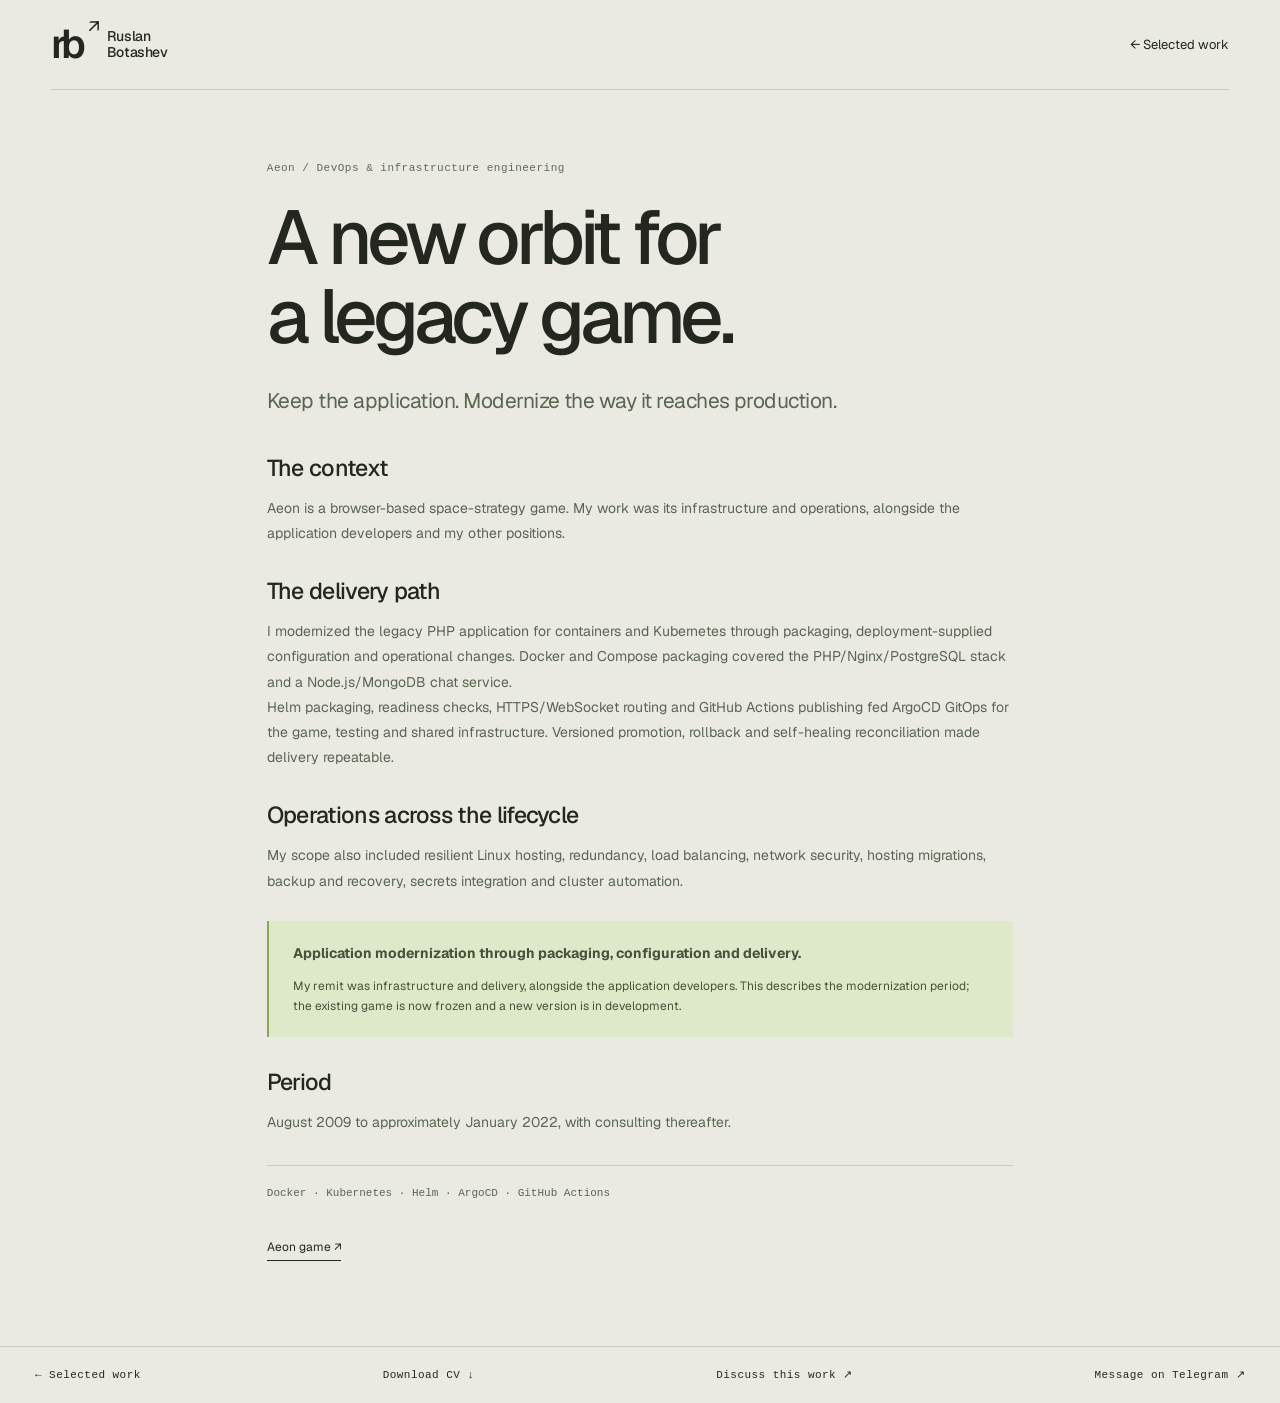
==== commit 746e2981: "Add Telegram contact links across the portfolio" ====
--- a/site/work/aeon/index.html
+++ b/site/work/aeon/index.html
@@ -14,7 +14,7 @@
   <meta property="og:image" content="https://botashev.com/assets/social-card.png">
   <meta name="twitter:card" content="summary_large_image">
   <link rel="icon" href="../../assets/favicon.svg" type="image/svg+xml">
-  <link rel="stylesheet" href="../../styles.css">
+  <link rel="stylesheet" href="../../styles.css?v=c60e8132026e">
   <script type="application/ld+json">{"@context":"https://schema.org","@type":"Article","@id":"https://botashev.com/work/aeon/#case","headline":"Aeon: Legacy Application Modernization","description":"Keep the application. Modernize the way it reaches production.","mainEntityOfPage":"https://botashev.com/work/aeon/","author":{"@id":"https://botashev.com/#person"}}</script>
 </head>
 <body class="case-page">
@@ -34,8 +34,9 @@
     </article>
     <div class="dialog-bottom">
       <a href="../../#work">← Selected work</a>
-      <a href="../../assets/Ruslan-Botashev-CV.pdf" download>Download CV ↓</a>
+      <a href="../../assets/Ruslan-Botashev-CV.pdf?v=c760c6fb476e" download>Download CV ↓</a>
       <a href="mailto:mail@ruslanbotashev.com">Discuss this work ↗</a>
+      <a href="https://t.me/ruslanbotashev" target="_blank" rel="noopener noreferrer">Message on Telegram ↗</a>
     </div>
   </main>
 </body>
--- a/site/styles.css
+++ b/site/styles.css
@@ -2,14 +2,14 @@
 :root{--paper:#eaeae2;--paper-light:#f2f2ec;--ink:#232720;--muted:#63685d;--line:#c8ccc0;--lime:#d2ef98;--dark:#20251f;--mono:"SFMono-Regular",Consolas,"Liberation Mono",monospace;--sans:SiteGrotesk,Arial,Helvetica,sans-serif;--ease:cubic-bezier(.22,1,.36,1)}
 *{box-sizing:border-box}html{scroll-behavior:smooth;scroll-padding-top:100px}body{margin:0;background:var(--paper);color:var(--ink);font-family:var(--sans);font-size:16px;-webkit-font-smoothing:antialiased}button,a{-webkit-tap-highlight-color:transparent}a{color:inherit;text-decoration:none}button{font:inherit;color:inherit;cursor:pointer}button:disabled{cursor:default}button,a,summary{touch-action:manipulation}button:focus-visible,a:focus-visible,summary:focus-visible{outline:2px solid #508313;outline-offset:6px}button{border:0;background:none}h1,h2,h3,p{margin:0}h1,h2,h3{font-weight:500}h2{font-size:clamp(44px,5.5vw,84px);line-height:1.02;letter-spacing:-.065em}em{font-family:Georgia,"Times New Roman",serif;font-weight:400;letter-spacing:-.06em}::selection{background:var(--lime);color:var(--ink)}[hidden]{display:none!important}.sr-only{position:absolute;width:1px;height:1px;padding:0;margin:-1px;overflow:hidden;clip:rect(0,0,0,0);white-space:nowrap;border:0}.skip-link{position:fixed;left:20px;top:-100px;z-index:100;padding:12px 20px;background:var(--lime)}.skip-link:focus{top:20px}.read-progress{position:fixed;left:0;top:0;width:100%;height:3px;z-index:100;background:#718b4c;transform-origin:left;transform:scaleX(0)}
 .site-header{height:104px;margin:0 4%;display:flex;align-items:center;justify-content:space-between;border-bottom:1px solid var(--line);position:relative;z-index:10}.brand{display:flex;align-items:center;gap:14px;font-size:14px;line-height:1.16;font-weight:500;letter-spacing:-.03em}.brand-mark{font-size:40px;font-weight:600;letter-spacing:-.13em;position:relative;padding-right:12px}.brand-mark>span{font-size:19px;position:absolute;right:-2px;top:-5px;font-weight:400}.site-header nav{display:flex;gap:36px}.site-header nav a{font-size:14px}.site-header nav a span{font:9px var(--mono);vertical-align:super;margin-left:4px;color:var(--muted)}.site-header nav a::after,.text-link::after{content:"";display:block;height:1px;background:currentColor;transform:scaleX(0);transform-origin:left;transition:transform .3s}.site-header nav a:hover::after,.text-link:hover::after{transform:scaleX(1)}.header-contact{padding:13px 18px;background:var(--ink);color:var(--paper);font-size:13px;border-radius:3px}.header-contact span{margin-left:28px}.menu-toggle{display:none}.mobile-nav{position:absolute;z-index:20;left:0;right:0;top:88px;background:var(--paper);padding:24px;border-bottom:1px solid var(--ink)}.mobile-nav a{display:block;font-size:27px;padding:12px 0;letter-spacing:-.04em}.hero{padding:32px 4% 0}.eyebrow,.hero-location,.study-header,.section-kicker,.hero-bottom,.project-meta,.visual-index,.visual-bottom,.small-meta,.timeline-body>span,.toolbox-list>div>span,.site-footer>span,.dialog-top,.dialog-bottom,.study-footnote{font:10px/1.5 var(--mono);letter-spacing:.045em}.hero-topline{display:flex;align-items:center;justify-content:space-between}.eyebrow{display:flex;align-items:center;gap:8px}.square{height:6px;width:6px;background:var(--ink);display:inline-block}.hero-location{font-size:10px;color:var(--muted)}.hero-grid{display:grid;grid-template-columns:1.15fr 1fr;gap:5%;padding:40px 0 42px;align-items:center}.hero-copy{padding:10px 0}.hero h1{font-size:clamp(66px,6.8vw,110px);font-weight:500;letter-spacing:-.075em;line-height:1.02;white-space:nowrap}.hero-line{display:block}.hero-line+.hero-line{margin-top:2px}.period{color:#738858}.hero h1 em{letter-spacing:-.075em}.hero-description{max-width:390px;margin-top:32px;color:#565c50;font-size:17px;line-height:1.6}.hero-actions{display:flex;align-items:center;gap:28px;margin-top:30px}.button{display:inline-flex;align-items:center;justify-content:space-between;gap:32px;padding:17px 23px;font-size:13px;min-height:48px;border-radius:3px;transition:background .3s,transform .3s}.button:hover{transform:translateY(-3px)}.button-dark{background:var(--ink);color:var(--paper)}.button-dark:hover{background:#425137}.button-outline{border:1px solid #919789}.button-outline:hover{background:var(--lime)}.text-link{font-size:13px;padding:8px 0}.text-link span{margin-left:14px}.hero-note{display:flex;align-items:center;gap:14px;margin-top:44px}.note-line{width:36px;height:1px;background:#929a86}.hero-note p{font:10px/1.6 var(--mono);color:#69715f}.system-study{height:480px;background:var(--dark);color:#e4e7da;position:relative;border-radius:5px;overflow:hidden;isolation:isolate}.study-header{display:flex;justify-content:space-between;position:absolute;top:24px;left:24px;right:24px;z-index:2;font-size:9px;color:#b1b9a4}.study-header>span:first-child{display:flex;gap:8px;align-items:center}.status-dot{display:inline-block;width:5px;height:5px;background:var(--lime);border-radius:50%;box-shadow:0 0 12px #c7f89255}#systems-canvas{position:absolute;inset:0;width:100%;height:100%}.study-caption{position:absolute;left:24px;right:24px;bottom:105px;display:flex;justify-content:space-between;align-items:end;pointer-events:none}.study-caption>span:first-child{font:9px/1.6 var(--mono);color:#b9c3ad;letter-spacing:.05em}.study-drag{font:8px var(--mono);color:#8e9984}.study-controls{position:absolute;bottom:39px;left:24px;right:24px;display:flex;border:1px solid #536049;border-radius:3px;padding:4px;gap:3px}.study-controls button{padding:10px 0;font:9px var(--mono);color:#b4bda7;flex:1;border-radius:1px;transition:background .3s,color .3s}.study-controls button.active{background:var(--lime);color:var(--ink)}.study-controls button:hover:not(.active){background:#394132}.study-footnote{position:absolute;bottom:11px;left:24px;right:24px;font-size:8px;color:#8d9882}.career-strip{border-top:1px solid var(--line);border-bottom:1px solid var(--line);display:flex;align-items:center;gap:6%;padding:28px 0}.career-strip>.eyebrow{flex-shrink:0;color:var(--muted);font-size:9px}.company-names{display:flex;align-items:center;justify-content:space-between;gap:30px;flex:1}.company-names>span{font-size:25px;font-weight:600;letter-spacing:-.05em;color:#69705f}.company-names .aws-name{position:relative;font-size:29px}.aws-name>span{position:absolute;bottom:-9px;left:6px;font-size:31px;line-height:1;transform:scaleX(1.4)}.company-names .ibm-name{font-family:Georgia,serif;letter-spacing:.02em;font-weight:700}.company-names .arbital-name{font-weight:500}.arbital-name>span{font-size:17px}.company-names .aeon-name{font-weight:400;letter-spacing:.14em;font-size:20px}.hero-bottom{display:flex;justify-content:space-between;padding:21px 0;color:var(--muted);font-size:8px}.hero-bottom a>span{margin-left:16px}.section-pad{padding:96px 4%}.section-kicker{display:flex;justify-content:space-between;font-size:9px}.section-kicker>span:last-child{color:var(--muted)}.section-heading{display:flex;justify-content:space-between;gap:10%;align-items:end;margin:45px 0 46px}.section-heading>p{font-size:15px;line-height:1.7;color:var(--muted);max-width:300px;margin-bottom:6px}.work{background:var(--paper-light);border-top:1px solid var(--line)}.filters{display:flex;gap:8px;border-bottom:1px solid var(--line);padding-bottom:21px;margin-bottom:34px}.filters button{padding:10px 18px;border:1px solid var(--line);border-radius:2px;font-size:12px;transition:background .2s,border-color .2s}.filters button.active{background:var(--ink);border-color:var(--ink);color:var(--paper)}.filters button:not(.active):hover{border-color:var(--ink)}.filters sup{font:8px var(--mono);margin-left:8px}.project{display:grid;grid-template-columns:1fr 1fr;gap:6%;padding:30px 0 68px;margin-bottom:38px;border-bottom:1px solid var(--line);align-items:center}.project-reverse .project-visual{order:2}.project-visual{height:455px;position:relative;overflow:hidden;border-radius:4px;isolation:isolate}.project-content{padding:8px 0}.project-meta{display:flex;justify-content:space-between;font-size:9px;color:var(--muted);margin-bottom:27px}.project h3{font-size:clamp(35px,3.7vw,56px);line-height:1.04;letter-spacing:-.055em;margin-bottom:17px}.project-deck{font-size:18px!important;line-height:1.4!important;color:var(--ink)!important;margin-bottom:18px!important}.project-content>p:not(.project-deck){font-size:14px;line-height:1.7;color:var(--muted);margin:12px 0}.project-outcome{display:flex;align-items:center;gap:23px;margin:26px 0}.outcome-number{font-size:50px;letter-spacing:-.06em;line-height:1;white-space:nowrap}.outcome-number>span{font-size:24px}.project-outcome>p{font-size:12px;line-height:1.5;max-width:230px}.project-outcome small{display:block;font-size:10px;color:var(--muted);line-height:1.6;margin-top:7px}.case-link{display:flex;align-items:center;justify-content:space-between;border-top:1px solid var(--line);padding:18px 0 0;width:100%;font-size:12px;text-align:left;transition:color .2s}.case-link>span{font-size:23px;transition:transform .3s}.case-link:hover>span{transform:translate(4px,-4px)}.case-link:hover{color:#587137}.visual-index{position:absolute;top:22px;left:22px;font-size:8px;z-index:3}.visual-bottom{position:absolute;bottom:22px;left:22px;right:22px;display:flex;justify-content:space-between;font-size:8px;z-index:3}.flow-visual{background:#252b23;color:#c1cdad}.visual-grid{position:absolute;inset:0;opacity:.2;background-image:linear-gradient(#677356 1px,transparent 1px),linear-gradient(90deg,#677356 1px,transparent 1px);background-size:32px 32px;mask-image:radial-gradient(ellipse at center,#000 15%,transparent 70%)}.flow-inputs{position:absolute;top:96px;left:12%;right:12%;display:flex;justify-content:space-between;gap:8px}.flow-inputs>span{font:8px/1.4 var(--mono);border:1px solid #526147;background:#2b3427;padding:10px 8px;text-align:center;width:33%;border-radius:3px}.flow-inputs:after{content:"";position:absolute;width:68%;height:40px;border:1px solid #6a8156;border-top:0;top:100%;left:16%}.flow-core{position:absolute;left:50%;top:50%;width:185px;height:90px;transform:translate(-50%,-50%);border:1px solid #b6d482;background:#36422b;box-shadow:0 0 50px #9dcc6320;display:flex;align-items:center;justify-content:center;border-radius:4px;z-index:2}.flow-core>span{font-size:29px;letter-spacing:-.04em;color:#daefbd}.flow-core small{display:block;font:7px var(--mono);letter-spacing:.08em;text-align:center;margin-top:7px}.flow-core i{position:absolute;width:8px;height:8px;background:var(--lime);border-radius:50%;top:-5px;animation:signal 3s infinite}.flow-outputs{position:absolute;top:73%;left:15%;right:15%;display:flex;justify-content:space-between;gap:10px}.flow-outputs>span{font:9px var(--mono);padding:9px 7px;border:1px solid #536447;border-radius:20px;width:33%;text-align:center;background:#283023}.flow-outputs:before{content:"";position:absolute;width:68%;height:45px;border:1px solid #6a8156;border-bottom:0;bottom:100%;left:16%}.network-visual{background:#e1e5d9;color:#526247}.network-world{position:absolute;inset:74px 12% 70px;perspective:500px;transform:rotate(-16deg)}.world-ring{position:absolute;border:1px solid #81926e;border-radius:50%;width:270px;height:270px;left:50%;top:50%;margin:-135px}.ring-b{transform:rotateY(55deg)}.ring-c{transform:rotateX(60deg)}.ring-d{transform:rotateX(-30deg) rotateY(-30deg);border-style:dashed;opacity:.6}.world-axis{position:absolute;width:270px;left:50%;top:50%;transform:translateX(-50%);height:1px;background:#7e906b}.map-node{position:absolute;width:7px;height:7px;border-radius:50%;background:#516d35;box-shadow:0 0 0 6px #a8bf842e}.node-a{top:18%;left:35%}.node-b{top:41%;left:83%}.node-c{top:77%;left:25%}.node-d{top:62%;left:66%}.node-e{top:25%;left:58%}.world-orbit{position:absolute;width:300px;height:300px;top:50%;left:50%;margin:-150px;border:1px solid #8ba16f50;border-radius:50%;animation:orbit 20s linear infinite}.world-orbit i{width:8px;height:8px;background:#4b7134;display:block;position:absolute;left:50%;top:-4px;border-radius:50%;box-shadow:0 0 15px #738f46}.network-label{position:absolute;top:51%;font:10px/1.7 var(--mono)}.network-label>span{font-size:6px}.label-left{left:8%}.label-right{right:8%;text-align:right}.isp-visual{background:#d3eb9f;color:#31402a}.isp-type{font-size:clamp(54px,6.9vw,100px);line-height:.95;letter-spacing:-.075em;position:absolute;top:22%;left:9%;z-index:2}.isp-type em{font-size:.95em}.isp-network{position:absolute;top:71%;left:10%;right:10%;display:flex;align-items:center;gap:12px}.isp-network>span{font:9px var(--mono);border:1px solid #7c965c;padding:10px;border-radius:3px}.isp-network>i{height:1px;flex:1;background:#7c965c}.isp-visual:after{content:"";position:absolute;width:330px;height:330px;border:1px solid #9cb97577;border-radius:50%;top:10%;left:28%;box-shadow:0 0 0 33px #a7c67b22,0 0 0 66px #a7c67b11}.aeon-visual{background:#252d38;color:#bfc9da;background-image:radial-gradient(ellipse at 60% 65%,#47616a88,transparent 60%),radial-gradient(#9baab6 0.7px,transparent 1px);background-size:100% 100%,39px 41px}.planet{position:absolute;width:185px;height:185px;top:43%;left:50%;transform:translate(-50%,-50%);border-radius:50%;background:radial-gradient(circle at 31% 28%,#c7d6bd 0%,#819a92 22%,#3c555d 50%,#18232d 76%);box-shadow:-15px -6px 40px #b4d3ca12,inset -18px -10px 32px #111a23}.planet-ring{position:absolute;left:-77px;top:58px;width:340px;height:70px;border:13px solid #a8b6b355;border-left-color:#b5c5b888;border-bottom-color:#cbd8c4aa;border-radius:50%;transform:rotate(-27deg);box-shadow:0 5px 0 #d2e3c71c,0 10px 0 #d2e3c712}.aeon-path{position:absolute;top:77%;left:12%;right:12%;display:flex;align-items:center;justify-content:space-between;gap:10px}.aeon-path>span{font:8px var(--mono)}.aeon-path>i{font-style:normal;color:#c7ddad}.project-pair{display:grid;grid-template-columns:1fr 1fr;gap:28px}.project-small{padding:32px;background:#e2e5db;border-radius:4px;display:flex;flex-direction:column;align-items:start}.project-small-lime{background:#d9e7bb}.small-meta{display:flex;align-items:center;justify-content:space-between;width:100%;margin-bottom:45px}.mini-glyph{font-size:39px;line-height:1}.project-small>.eyebrow{font-size:8px;color:var(--muted)}.project-small h3{font-size:clamp(30px,3.4vw,50px);line-height:1.05;letter-spacing:-.055em;margin:18px 0}.project-small>p{font-size:14px;line-height:1.8;color:#5b6650;max-width:450px}.small-tags{display:flex;gap:8px;margin:22px 0 34px;flex-wrap:wrap}.small-tags>span{font:9px var(--mono);border:1px solid #a8b19a;padding:7px 9px;border-radius:2px}.project-small>.case-link{margin-top:auto;border-color:#abb69c}.about{background:var(--dark);color:#e6e9db}.about .section-kicker>span:last-child{color:#909d81}.about-grid{display:grid;grid-template-columns:1fr 1fr;gap:8%;padding-top:66px}.large-asterisk{font-size:83px;line-height:1;color:var(--lime);display:inline-block;margin-bottom:30px;animation:asterisk 40s linear infinite}.about-copy{padding-top:20px}.about-copy>.lead{font-size:28px;line-height:1.35;letter-spacing:-.04em;color:#edf0e6}.about-copy>p{font-size:15px;line-height:1.8;color:#b8c1ad;margin-bottom:23px}.about-copy>.text-link{display:inline-block;color:var(--lime);margin-top:6px}.capabilities{display:grid;grid-template-columns:repeat(3,1fr);gap:50px;margin-top:80px;padding-top:28px;border-top:1px solid #515c45}.capabilities>div>span{font:9px var(--mono);color:#a9bd8a}.capabilities h3{font-size:20px;letter-spacing:-.04em;margin:21px 0 12px}.capabilities p{font-size:13px;line-height:1.7;color:#a6b29a;max-width:280px}.experience{border-bottom:1px solid var(--line)}.experience-heading{display:flex;align-items:end;justify-content:space-between;gap:30px;margin:47px 0 58px}.experience-heading .button{margin-bottom:8px}.timeline{border-top:1px solid #9da591}.timeline details{border-bottom:1px solid #b7bfab}.timeline summary{display:grid;grid-template-columns:18% 35% 1fr 25px;align-items:center;gap:16px;padding:27px 0;list-style:none;cursor:pointer}.timeline summary::-webkit-details-marker{display:none}.timeline-date{font:10px var(--mono);color:var(--muted)}.timeline-company{font-size:26px;letter-spacing:-.04em}.timeline-role{font-size:12px;color:var(--muted)}.timeline-toggle{font-size:24px;font-weight:300;transition:transform .3s}.timeline details[open] .timeline-toggle{transform:rotate(45deg)}.timeline-body{display:grid;grid-template-columns:18% 1fr;gap:16px;padding:8px 8% 30px 0;animation:body-in .4s var(--ease)}.timeline-body>span{font-size:8px;color:var(--muted);padding-top:3px;line-height:1.8}.timeline-body p{font-size:14px;line-height:1.7;color:#606957;max-width:650px;margin-bottom:12px}.toolbox{display:grid;grid-template-columns:1fr 1fr;gap:10%}.toolbox h2{font-size:clamp(40px,4.3vw,65px);margin-top:28px}.toolbox-heading>.eyebrow{color:var(--muted);font-size:9px}.toolbox-list>div{padding:18px 0;border-bottom:1px solid var(--line)}.toolbox-list>div:first-child{padding-top:0}.toolbox-list>div>span{font-size:8px;color:var(--muted)}.toolbox-list p{font-size:14px;line-height:1.8;margin-top:11px}.contact{background:var(--lime);padding-top:62px;padding-bottom:62px}.contact .section-kicker>span:last-child{color:#52613e}.contact-main{display:flex;align-items:center;justify-content:space-between;gap:40px;margin:56px 0 52px}.contact h2{font-size:clamp(48px,6.5vw,98px);letter-spacing:-.07em}.contact-arrow{width:130px;height:130px;flex-shrink:0;border:1px solid #91ad6b;border-radius:50%;display:flex;align-items:center;justify-content:center;font-size:90px;font-weight:200;transition:background .4s,transform .4s}.contact-arrow:hover{background:var(--ink);color:var(--lime);transform:rotate(45deg)}.contact-bottom{padding-top:35px;border-top:1px solid #abc77e;display:flex;justify-content:space-between;gap:30px}.contact-bottom p{font-size:13px;line-height:1.7;color:#546640;margin-bottom:22px}.email-link{font-size:25px;letter-spacing:-.04em;display:block}.email-link>span{font-size:20px;margin-left:10px}.copy-email{display:inline-flex;align-items:center;gap:14px;font:10px var(--mono);padding:15px 0 0}.copy-status{font-size:10px;display:inline-block;margin-left:15px}.contact-links{width:200px}.contact-links a{display:flex;align-items:center;justify-content:space-between;gap:30px;padding:12px 0;border-bottom:1px solid #a7c17e;font-size:12px}.site-footer{padding:30px 4%;display:flex;align-items:center;justify-content:space-between;gap:24px}.footer-name{font-size:12px;font-weight:500}.footer-name>span{display:block;font:8px var(--mono);margin-top:6px;color:var(--muted)}.site-footer>span{font-size:8px;color:var(--muted)}.motion-toggle{font:9px var(--mono);display:flex;align-items:center;gap:7px;min-height:44px}.motion-toggle i{display:block;width:21px;height:12px;background:#69834b;border-radius:10px;position:relative}.motion-toggle i:after{content:"";position:absolute;width:8px;height:8px;border-radius:50%;background:var(--paper);left:11px;top:2px;transition:left .3s}.motion-toggle[aria-pressed=true] i{background:#8b9380}.motion-toggle[aria-pressed=true] i:after{left:2px}.back-top{font:9px var(--mono);min-height:44px;display:flex;align-items:center}.noscript-note{padding:20px 4%;font-size:12px}
-dialog{border:0;padding:0;width:min(850px,calc(100% - 32px));max-height:90svh;background:var(--paper-light);color:var(--ink);border-radius:5px;box-shadow:0 40px 100px #0004;overscroll-behavior:contain}dialog::backdrop{background:#16200dd9;backdrop-filter:blur(7px)}dialog[open]{animation:dialog-in .4s var(--ease)}.dialog-top{display:flex;justify-content:space-between;align-items:center;padding:25px 35px;border-bottom:1px solid var(--line);position:sticky;top:0;background:var(--paper-light);z-index:2;font-size:8px}.dialog-close{display:flex;align-items:center;gap:15px;min-height:32px;font-size:12px}.dialog-close>span{font-size:26px}#case-content{padding:40px 48px 30px}#case-content>.eyebrow{font-size:9px;color:var(--muted);margin-bottom:20px}#case-content h2{font-size:58px;letter-spacing:-.055em;margin-bottom:20px}#case-content .case-lead{font-size:21px;line-height:1.5;letter-spacing:-.025em;margin-bottom:34px}#case-content h3{font-size:20px;letter-spacing:-.025em;margin:27px 0 12px}#case-content p,#case-content li{font-size:14px;line-height:1.8;color:#5b6552}#case-content ul{padding-left:18px}#case-content .case-result{background:#dee9ca;border-left:2px solid #8aa957;padding:20px 24px;margin:27px 0}#case-content .case-result p{color:#46523b}#case-content .case-result small{display:block;font:10px/1.7 var(--mono);color:#626e55;margin-top:10px}#case-content .case-links{display:flex;gap:25px;flex-wrap:wrap;margin-top:30px}.case-links a{font-size:12px;border-bottom:1px solid var(--ink);padding:5px 0}.dialog-bottom{padding:20px 35px;border-top:1px solid var(--line);display:flex;justify-content:space-between;gap:20px;font-size:8px}.dialog-bottom>a{font-size:11px}body.dialog-open{overflow:hidden}
+dialog{border:0;padding:0;width:min(850px,calc(100% - 32px));max-height:90svh;background:var(--paper-light);color:var(--ink);border-radius:5px;box-shadow:0 40px 100px #0004;overscroll-behavior:contain}dialog::backdrop{background:#16200dd9;backdrop-filter:blur(7px)}dialog[open]{animation:dialog-in .4s var(--ease)}.dialog-top{display:flex;justify-content:space-between;align-items:center;padding:25px 35px;border-bottom:1px solid var(--line);position:sticky;top:0;background:var(--paper-light);z-index:2;font-size:8px}.dialog-close{display:flex;align-items:center;gap:15px;min-height:32px;font-size:12px}.dialog-close>span{font-size:26px}#case-content{padding:40px 48px 30px}#case-content>.eyebrow{font-size:9px;color:var(--muted);margin-bottom:20px}#case-content h2{font-size:58px;letter-spacing:-.055em;margin-bottom:20px}#case-content .case-lead{font-size:21px;line-height:1.5;letter-spacing:-.025em;margin-bottom:34px}#case-content h3{font-size:20px;letter-spacing:-.025em;margin:27px 0 12px}#case-content p,#case-content li{font-size:14px;line-height:1.8;color:#5b6552}#case-content ul{padding-left:18px}#case-content .case-result{background:#dee9ca;border-left:2px solid #8aa957;padding:20px 24px;margin:27px 0}#case-content .case-result p{color:#46523b}#case-content .case-result small{display:block;font:10px/1.7 var(--mono);color:#626e55;margin-top:10px}#case-content .case-links{display:flex;gap:25px;flex-wrap:wrap;margin-top:30px}.case-links a{font-size:12px;border-bottom:1px solid var(--ink);padding:5px 0}.dialog-bottom{padding:20px 35px;border-top:1px solid var(--line);display:flex;flex-wrap:wrap;justify-content:space-between;gap:20px;font-size:8px}.dialog-bottom>a{font-size:11px}body.dialog-open{overflow:hidden}
 .reveal-ready .reveal{opacity:0;transform:translateY(28px);transition:opacity .8s var(--ease),transform 1s var(--ease)}.reveal-ready .reveal.visible{opacity:1;transform:none}.hero-copy{animation:body-in 1s var(--ease) both}.system-study{animation:body-in 1s .12s var(--ease) both}.motion-off *, .motion-off *:before,.motion-off *:after{animation:none!important;transition:none!important}.motion-off{scroll-behavior:auto}.motion-off .reveal{opacity:1!important;transform:none!important}
 @keyframes signal{0%,100%{box-shadow:0 0 0 0 #cee99b55}70%{box-shadow:0 0 0 14px #cee99b00}}@keyframes orbit{to{transform:rotate(360deg)}}@keyframes asterisk{to{transform:rotate(360deg)}}@keyframes body-in{from{opacity:0;transform:translateY(18px)}to{opacity:1;transform:none}}@keyframes dialog-in{from{opacity:0;transform:translateY(20px) scale(.98)}to{opacity:1;transform:none}}
 .project-pair.single-project{grid-template-columns:1fr}.project-pair.single-project>.project-small>p{max-width:700px}.case-tags{font:10px/1.8 var(--mono)!important;margin-top:30px!important;padding-top:18px;border-top:1px solid var(--line)}
 @media(min-width:1600px){.site-header,.hero,.section-pad,.site-footer{padding-left:max(4%,calc((100vw - 1472px)/2));padding-right:max(4%,calc((100vw - 1472px)/2))}.site-header{margin:0}.hero h1{font-size:110px}.system-study{height:525px}.project-visual{height:520px}}
 @media(max-width:1100px){.hero-grid{gap:3%;grid-template-columns:1.12fr 1fr}.hero h1{font-size:7.1vw}.system-study{height:430px}.hero-note{margin-top:28px}.hero-description{font-size:15px;max-width:320px}.hero-actions{gap:18px}.hero-actions .button{padding:15px 16px;gap:20px}.study-drag{display:none}.company-names>span{font-size:23px}.project{gap:5%}.project-visual{height:415px}.flow-inputs{left:6%;right:6%}.flow-inputs>span{font-size:7px}.project-outcome{gap:15px}.outcome-number{font-size:43px}.outcome-number>span{font-size:21px}.project-outcome>p{font-size:11px}.timeline-company{font-size:22px}.timeline summary{grid-template-columns:16% 32% 1fr 20px}.timeline-body{grid-template-columns:16% 1fr}.network-label{top:55%}.label-left{left:5%}.label-right{right:5%}}
 @media(max-width:800px){html{scroll-padding-top:25px}.site-header{height:88px;margin:0 5%}.site-header nav{gap:19px}.header-contact{display:none}.hero{padding:25px 5% 0}.hero-location{display:none}.hero-grid{grid-template-columns:1fr;padding:30px 0 35px;gap:34px}.hero h1{font-size:clamp(65px,11vw,96px);white-space:normal}.hero-description{max-width:430px;font-size:16px;margin-top:24px}.hero-note{display:none}.system-study{height:460px}.hero-actions{margin-top:26px;gap:30px}.career-strip{display:block;padding:24px 0}.career-strip>.eyebrow{margin-bottom:25px}.company-names{gap:20px}.company-names>span{font-size:22px}.hero-bottom{font-size:7px}.section-pad{padding:65px 5%}.section-kicker{font-size:8px}.section-kicker>span:last-child{display:none}.section-heading{margin:36px 0;gap:30px}.section-heading>p{max-width:240px;font-size:13px}.filters{gap:7px;margin-bottom:25px;flex-wrap:wrap}.filters button{font-size:11px;padding:9px 13px}.project{grid-template-columns:1fr;gap:25px;padding:12px 0 42px;margin-bottom:30px}.project-reverse .project-visual{order:0}.project-visual{height:440px}.project-content{padding:0}.project-meta{margin-bottom:21px}.project h3{font-size:45px}.project-content>p:not(.project-deck){font-size:15px;max-width:590px}.project-outcome{gap:24px;margin:26px 0}.project-outcome>p{font-size:12px;max-width:300px}.outcome-number{font-size:52px}.outcome-number>span{font-size:26px}.case-link{padding-top:19px}.flow-inputs{left:12%;right:12%}.flow-inputs>span{font-size:8px}.isp-type{font-size:88px}.project-pair{gap:20px;grid-template-columns:1fr}.project-small{padding:28px}.project-small h3{font-size:42px}.small-meta{margin-bottom:30px}.small-tags{margin-bottom:25px}.project-small>p{max-width:550px}.about-grid{gap:6%;padding-top:45px}.about h2{font-size:50px}.about-copy>.lead{font-size:23px}.about-copy>p{font-size:14px}.capabilities{gap:25px;margin-top:50px}.capabilities h3{font-size:17px}.capabilities p{font-size:12px}.experience-heading{margin:35px 0 40px;align-items:start}.experience h2{font-size:48px}.experience-heading .button{padding:14px;font-size:11px;gap:20px;white-space:nowrap}.timeline summary{grid-template-columns:21% 1fr 20px;gap:12px;position:relative;padding:25px 0 43px}.timeline-role{position:absolute;left:calc(21% + 10px);bottom:20px;font-size:10px}.timeline-company{font-size:22px}.timeline-date{font-size:9px}.timeline-body{grid-template-columns:21% 1fr;gap:12px;padding-right:0}.timeline-body>span{font-size:7px}.timeline-body p{font-size:13px}.toolbox{gap:6%;grid-template-columns:1fr 1.1fr}.toolbox h2{font-size:44px}.toolbox-list p{font-size:13px}.contact-main{margin:35px 0;gap:25px}.contact h2{font-size:8vw}.contact-arrow{height:90px;width:90px;font-size:60px}.site-footer{padding:24px 5%;gap:20px;flex-wrap:wrap}.site-footer>span{display:none}.email-link{font-size:23px}.contact-links{width:150px}}
-@media(max-width:480px){.site-header nav{display:none}.menu-toggle{display:flex;flex-direction:column;gap:6px;padding:12px 0 12px 14px;min-width:44px;min-height:44px;align-items:end;justify-content:center}.menu-toggle>span{width:25px;height:1px;background:var(--ink);transition:transform .3s}.menu-toggle[aria-expanded=true]>span:first-child{transform:translateY(3.5px) rotate(45deg)}.menu-toggle[aria-expanded=true]>span:last-child{transform:translateY(-3.5px) rotate(-45deg)}.brand-mark{font-size:35px}.brand{font-size:12px}.hero-topline .eyebrow{font-size:8px}.hero-grid{padding-top:29px}.hero h1{font-size:14.1vw}.hero-description{font-size:15px;line-height:1.65;max-width:320px}.hero-actions{gap:24px}.hero-actions .button{font-size:12px;gap:25px}.text-link{font-size:12px}.system-study{height:380px}.study-header{top:20px;left:20px;right:20px;font-size:8px}.study-caption{left:20px;bottom:98px}.study-controls{left:20px;right:20px;bottom:36px}.study-footnote{left:20px;font-size:7px}.study-controls button{font-size:8px}.study-caption>span:first-child{font-size:8px}.company-names{gap:12px}.company-names>span{font-size:17px}.company-names .aws-name{font-size:23px}.company-names .aeon-name{font-size:14px}.company-names .ibm-name{font-size:20px}.aws-name>span{font-size:25px;bottom:-8px}.hero-bottom>span{max-width:170px;line-height:1.7}.hero-bottom a{display:flex;align-items:center}.hero-bottom a>span{margin-left:10px}.section-heading{display:block}.section-heading h2{font-size:50px}.section-heading>p{margin-top:24px;max-width:300px;font-size:14px}.filters button{font-size:10px;padding:9px 10px}.filters sup{font-size:7px;margin-left:5px}.project-visual{height:345px}.project h3{font-size:40px}.project-meta{font-size:8px}.project-deck{font-size:17px!important}.project-content>p:not(.project-deck){font-size:14px}.project-outcome{align-items:start;gap:18px}.outcome-number{font-size:40px}.outcome-number>span{font-size:20px}.project-outcome>p{font-size:11px}.project-outcome small{font-size:9px}.compact-outcome{display:block}.compact-outcome>p{margin-top:14px;max-width:280px}.flow-inputs{top:75px;left:7%;right:7%}.flow-inputs>span{font-size:6px;padding:9px 5px}.flow-inputs:after{height:28px}.flow-core{width:150px;height:75px;top:51%}.flow-core>span{font-size:25px}.flow-core small{font-size:6px}.flow-outputs{top:75%;left:8%;right:8%}.flow-outputs>span{font-size:7px;padding:7px 4px}.flow-outputs:before{height:39px}.visual-bottom,.visual-index{font-size:7px;left:18px;right:18px}.visual-index{top:18px}.visual-bottom{bottom:18px}.network-world{inset:60px 13% 60px}.world-ring{width:220px;height:220px;margin:-110px}.world-axis{width:220px}.world-orbit{width:245px;height:245px;margin:-122.5px}.network-label{font-size:8px;top:53%}.network-label>span{font-size:5px}.isp-type{font-size:70px;left:9%}.isp-network{left:9%;right:9%;gap:6px}.isp-network>span{font-size:7px;padding:8px}.planet{width:150px;height:150px}.planet-ring{width:275px;height:60px;left:-62px;top:45px;border-width:10px}.aeon-path{left:9%;right:9%}.aeon-path>span{font-size:7px}.project-small h3{font-size:36px}.about-grid{grid-template-columns:1fr;gap:22px}.large-asterisk{font-size:65px;margin-bottom:24px}.about h2{font-size:54px}.about-copy>.lead{font-size:25px}.about-copy{padding-top:10px}.capabilities{grid-template-columns:1fr;gap:25px;margin-top:38px}.capabilities>div{display:grid;grid-template-columns:28px 1fr;column-gap:10px;align-items:center}.capabilities h3{margin:0;font-size:20px}.capabilities p{grid-column:2;margin-top:10px;max-width:300px;font-size:13px}.experience-heading{display:block}.experience-heading .button{margin-top:26px}.experience h2{font-size:49px}.timeline-date{font-size:8px}.timeline-company{font-size:19px}.timeline-role{font-size:8px;bottom:18px}.timeline summary{gap:10px}.timeline-body{display:block;padding:0 0 20px}.timeline-body>span{display:block;margin-bottom:15px}.toolbox{grid-template-columns:1fr;gap:35px}.toolbox h2{font-size:48px}.toolbox-list p{font-size:14px}.contact h2{font-size:10.5vw}.contact-main{align-items:end;gap:15px}.contact-arrow{width:55px;height:55px;font-size:38px;margin-bottom:5px}.contact-bottom{display:block;padding-top:25px}.email-link{font-size:23px;white-space:nowrap;letter-spacing:-.045em}.email-link>span{margin-left:4px;font-size:18px}.contact-links{margin-top:25px;width:100%;display:flex;gap:20px}.contact-links>a{flex:1;font-size:10px;gap:10px}.contact .section-kicker{font-size:8px}.site-footer{gap:15px}.footer-name{font-size:11px}.motion-toggle{font-size:8px;gap:4px}.back-top{font-size:8px}.dialog-top{padding:17px 22px;font-size:7px}#case-content{padding:28px 24px}#case-content h2{font-size:43px}#case-content .case-lead{font-size:18px}#case-content p,#case-content li{font-size:13px}.dialog-bottom{display:block;padding:20px 24px}.dialog-bottom>a{display:block;margin-top:12px}dialog{max-height:92svh}}
+@media(max-width:480px){.site-header nav{display:none}.menu-toggle{display:flex;flex-direction:column;gap:6px;padding:12px 0 12px 14px;min-width:44px;min-height:44px;align-items:end;justify-content:center}.menu-toggle>span{width:25px;height:1px;background:var(--ink);transition:transform .3s}.menu-toggle[aria-expanded=true]>span:first-child{transform:translateY(3.5px) rotate(45deg)}.menu-toggle[aria-expanded=true]>span:last-child{transform:translateY(-3.5px) rotate(-45deg)}.brand-mark{font-size:35px}.brand{font-size:12px}.hero-topline .eyebrow{font-size:8px}.hero-grid{padding-top:29px}.hero h1{font-size:14.1vw}.hero-description{font-size:15px;line-height:1.65;max-width:320px}.hero-actions{gap:24px}.hero-actions .button{font-size:12px;gap:25px}.text-link{font-size:12px}.system-study{height:380px}.study-header{top:20px;left:20px;right:20px;font-size:8px}.study-caption{left:20px;bottom:98px}.study-controls{left:20px;right:20px;bottom:36px}.study-footnote{left:20px;font-size:7px}.study-controls button{font-size:8px}.study-caption>span:first-child{font-size:8px}.company-names{gap:12px}.company-names>span{font-size:17px}.company-names .aws-name{font-size:23px}.company-names .aeon-name{font-size:14px}.company-names .ibm-name{font-size:20px}.aws-name>span{font-size:25px;bottom:-8px}.hero-bottom>span{max-width:170px;line-height:1.7}.hero-bottom a{display:flex;align-items:center}.hero-bottom a>span{margin-left:10px}.section-heading{display:block}.section-heading h2{font-size:50px}.section-heading>p{margin-top:24px;max-width:300px;font-size:14px}.filters button{font-size:10px;padding:9px 10px}.filters sup{font-size:7px;margin-left:5px}.project-visual{height:345px}.project h3{font-size:40px}.project-meta{font-size:8px}.project-deck{font-size:17px!important}.project-content>p:not(.project-deck){font-size:14px}.project-outcome{align-items:start;gap:18px}.outcome-number{font-size:40px}.outcome-number>span{font-size:20px}.project-outcome>p{font-size:11px}.project-outcome small{font-size:9px}.compact-outcome{display:block}.compact-outcome>p{margin-top:14px;max-width:280px}.flow-inputs{top:75px;left:7%;right:7%}.flow-inputs>span{font-size:6px;padding:9px 5px}.flow-inputs:after{height:28px}.flow-core{width:150px;height:75px;top:51%}.flow-core>span{font-size:25px}.flow-core small{font-size:6px}.flow-outputs{top:75%;left:8%;right:8%}.flow-outputs>span{font-size:7px;padding:7px 4px}.flow-outputs:before{height:39px}.visual-bottom,.visual-index{font-size:7px;left:18px;right:18px}.visual-index{top:18px}.visual-bottom{bottom:18px}.network-world{inset:60px 13% 60px}.world-ring{width:220px;height:220px;margin:-110px}.world-axis{width:220px}.world-orbit{width:245px;height:245px;margin:-122.5px}.network-label{font-size:8px;top:53%}.network-label>span{font-size:5px}.isp-type{font-size:70px;left:9%}.isp-network{left:9%;right:9%;gap:6px}.isp-network>span{font-size:7px;padding:8px}.planet{width:150px;height:150px}.planet-ring{width:275px;height:60px;left:-62px;top:45px;border-width:10px}.aeon-path{left:9%;right:9%}.aeon-path>span{font-size:7px}.project-small h3{font-size:36px}.about-grid{grid-template-columns:1fr;gap:22px}.large-asterisk{font-size:65px;margin-bottom:24px}.about h2{font-size:54px}.about-copy>.lead{font-size:25px}.about-copy{padding-top:10px}.capabilities{grid-template-columns:1fr;gap:25px;margin-top:38px}.capabilities>div{display:grid;grid-template-columns:28px 1fr;column-gap:10px;align-items:center}.capabilities h3{margin:0;font-size:20px}.capabilities p{grid-column:2;margin-top:10px;max-width:300px;font-size:13px}.experience-heading{display:block}.experience-heading .button{margin-top:26px}.experience h2{font-size:49px}.timeline-date{font-size:8px}.timeline-company{font-size:19px}.timeline-role{font-size:8px;bottom:18px}.timeline summary{gap:10px}.timeline-body{display:block;padding:0 0 20px}.timeline-body>span{display:block;margin-bottom:15px}.toolbox{grid-template-columns:1fr;gap:35px}.toolbox h2{font-size:48px}.toolbox-list p{font-size:14px}.contact h2{font-size:10.5vw}.contact-main{align-items:end;gap:15px}.contact-arrow{width:55px;height:55px;font-size:38px;margin-bottom:5px}.contact-bottom{display:block;padding-top:25px}.email-link{font-size:23px;white-space:nowrap;letter-spacing:-.045em}.email-link>span{margin-left:4px;font-size:18px}.contact-links{margin-top:25px;width:100%;display:flex;flex-wrap:wrap;gap:12px 20px}.contact-links>a{flex:1 1 calc(50% - 10px);font-size:10px;gap:10px}.contact .section-kicker{font-size:8px}.site-footer{gap:15px}.footer-name{font-size:11px}.motion-toggle{font-size:8px;gap:4px}.back-top{font-size:8px}.dialog-top{padding:17px 22px;font-size:7px}#case-content{padding:28px 24px}#case-content h2{font-size:43px}#case-content .case-lead{font-size:18px}#case-content p,#case-content li{font-size:13px}.dialog-bottom{display:block;padding:20px 24px}.dialog-bottom>a{display:block;margin-top:12px}dialog{max-height:92svh}}
 @media(prefers-reduced-motion:reduce){html:not(.motion-explicit-on){scroll-behavior:auto}html:not(.motion-explicit-on) *,html:not(.motion-explicit-on) *:before,html:not(.motion-explicit-on) *:after{animation:none!important;transition:none!important}.reveal-ready:not(.motion-explicit-on) .reveal{opacity:1;transform:none}}
 
 /* Review refinements: readable information, resilient navigation, deliberate hierarchy. */
@@ -168,3 +168,121 @@
   .timeline-toggle{grid-column:3;grid-row:1 / span 2;align-self:start}
 }
 @media(max-width:480px){.timeline summary{grid-template-columns:25% 1fr 20px;column-gap:10px}}
+
+/* Personal identity and career context. Authentic artwork keeps its proportions. */
+.career-strip{gap:4%;padding:24px 0}
+.career-strip>.eyebrow{flex:0 0 auto;font-size:10px}
+.company-logos{list-style:none;margin:0;padding:0;display:grid;grid-template-columns:repeat(5,minmax(0,1fr));align-items:center;gap:20px;flex:1;min-width:0}
+.company-logos>li{display:flex;align-items:center;justify-content:center;height:70px;min-width:0}
+.company-logos img{display:block;width:100%;height:100%;max-width:130px;max-height:60px;object-fit:contain;filter:grayscale(1)}
+.company-logos .logo-salesforce img{max-width:90px;max-height:64px}
+.company-logos .logo-aws img{max-width:108px;max-height:60px}
+.company-logos .logo-arbital img{max-width:70px;max-height:70px}
+.company-logos .logo-aeon img{max-width:124px;max-height:48px}
+/* Crop only the transparent padding around the original IBM raster artwork. */
+.company-logos .logo-ibm{position:relative;overflow:hidden;width:100%;max-width:160px;justify-self:center}
+.company-logos .logo-ibm img{position:absolute;left:50%;top:50%;width:130%;height:auto;max-width:none;max-height:none;transform:translate(-50%,-50%)}
+.about-grid{align-items:start}
+.about-portrait{width:176px;max-width:100%;margin:0 0 30px;overflow:hidden;border-radius:4px}
+.about-portrait img{display:block;width:100%;height:auto;aspect-ratio:1;object-fit:cover}
+.timeline-position{display:grid;gap:5px;min-width:0}
+.timeline-position>.timeline-role{position:static;left:auto;bottom:auto;display:block;grid-column:auto;grid-row:auto;max-width:none;line-height:1.5}
+.timeline-location{display:block;font-family:var(--mono);font-size:10px;font-weight:400;line-height:1.65;color:var(--muted)}
+.education-row{display:grid;grid-template-columns:18% 1fr;gap:16px;margin-top:28px;padding-top:28px;border-top:1px solid var(--line)}
+.education-row h3{font-family:var(--mono);font-size:11px;font-weight:400;letter-spacing:.08em;text-transform:uppercase;line-height:1.6;margin:2px 0 0}
+.education-row p{margin:0}
+.education-degree{font-size:20px;font-weight:500;letter-spacing:-.035em;line-height:1.4}
+.education-row .education-institution{font-size:14px;color:var(--muted);line-height:1.6;margin-top:5px}
+.toolbox-list>div{padding:0 0 22px;margin-bottom:23px;border-bottom:1px solid var(--line)}
+.toolbox-list>div:last-child{margin-bottom:0;padding-bottom:0;border-bottom:0}
+.toolbox-list p{max-width:48ch;line-height:1.7}
+.project-content>.story-teaser{font-size:14px!important;line-height:1.7;color:var(--muted);padding-top:18px;border-top:1px solid var(--line)}
+/* Independent coverage uses the same quiet editorial geometry as the cases. */
+.press-section{padding-top:0}
+.press-heading{display:flex;align-items:end;justify-content:space-between;gap:30px}
+.press-heading h2{font-size:clamp(38px,4.3vw,62px);line-height:1.05;letter-spacing:-.055em;margin:24px 0 0}
+.press-heading>p{max-width:35ch;font-size:15px;line-height:1.7;color:var(--muted)}
+.press-grid{display:grid;grid-template-columns:repeat(2,minmax(0,1fr));gap:20px;margin-top:34px}
+.press-card{display:flex;flex-direction:column;min-width:0;min-height:248px;padding:28px;border:1px solid var(--line);border-radius:4px;background:var(--paper);transition:border-color .2s ease,background .2s ease,transform .2s ease}
+.press-card:hover{border-color:var(--ink);background:var(--paper-light);transform:translateY(-3px)}
+.press-card:focus-visible{outline:2px solid var(--ink);outline-offset:4px}
+.press-meta{display:flex;flex-wrap:wrap;justify-content:space-between;gap:4px 12px;font-family:var(--mono);font-size:10px;letter-spacing:.035em;line-height:1.7;color:var(--muted)}
+.press-card h3{font-size:25px;font-weight:500;line-height:1.2;letter-spacing:-.045em;margin:20px 0 0}
+.press-card p{font-size:14px;line-height:1.7;margin:14px 0 24px;color:var(--muted)}
+.press-card .press-link{margin-top:auto;font-family:var(--mono);font-size:11px;line-height:1.7;display:flex;justify-content:space-between;gap:12px}
+@media(max-width:1050px){
+  .career-strip{display:block}
+  .company-logos{margin-top:16px;gap:22px}
+  .education-row{grid-template-columns:16% 1fr}
+  .press-card{padding:24px}
+}
+@media(max-width:800px){
+  .company-logos{gap:14px}
+  .timeline-position{grid-column:2;grid-row:2}
+  .timeline-position>.timeline-role{font-size:12px;line-height:1.6}
+  .timeline-location{font-size:10px}
+  .education-row{grid-template-columns:21% 1fr}
+  .education-degree{font-size:18px}
+  .press-grid{gap:14px}
+  .press-card{padding:20px}
+  .press-card h3{font-size:23px}
+}
+@media(max-width:600px){
+  .company-logos{grid-template-columns:repeat(6,minmax(0,1fr));gap:10px 20px;margin-top:18px}
+  .company-logos>li{grid-column:span 2;height:64px}
+  .company-logos>li:nth-child(4),.company-logos>li:nth-child(5){grid-column:span 3}
+  .company-logos .logo-arbital img{max-height:64px;max-width:65px}
+  .company-logos .logo-aeon img{max-width:120px}
+  .about-portrait{width:160px;margin-bottom:28px}
+  .education-row{grid-template-columns:1fr;gap:12px;padding-top:24px;margin-top:22px}
+  .education-row h3{font-size:10px}
+  .education-degree{font-size:18px}
+  .toolbox-list>div{padding-bottom:20px;margin-bottom:20px}
+  .press-heading{display:block}
+  .press-heading>p{margin-top:20px}
+  .press-grid{grid-template-columns:1fr;gap:14px;margin-top:28px}
+  .press-card{min-height:0;padding:24px}
+  .press-card h3{font-size:25px;margin-top:15px}
+}
+@media(max-width:480px){
+  .timeline-position>.timeline-role{font-size:12px}
+  .timeline-location{font-size:10px;line-height:1.6}
+  .education-degree{font-size:17px}
+}
+@media(prefers-reduced-motion:reduce){.press-card{transition:none}.press-card:hover{transform:none}}
+
+/* IBM's integration story: two isolated sources reconciled in the client. */
+.ibm-visual{background:#dfe4d9;color:#45543e}
+.ibm-case-mark{position:absolute;top:58px;left:50%;transform:translateX(-50%);width:150px;height:58px;overflow:hidden;opacity:.7}
+.ibm-case-mark img{position:absolute;width:215px;max-width:none;height:auto;left:50%;top:50%;transform:translate(-50%,-50%);filter:grayscale(1)}
+.ibm-diagram{position:absolute;top:150px;bottom:70px;left:10%;right:10%;display:flex;flex-direction:column;justify-content:center;gap:15px}
+.ibm-sources{display:grid;grid-template-columns:1fr 1fr;gap:18px}
+.ibm-sources>div{border:1px solid #a4af98;padding:12px 7px;text-align:center;border-radius:4px;background:#e9ece4}
+.ibm-sources span,.ibm-reconcile>span{display:block;font:9px/1.5 var(--mono);letter-spacing:.04em;margin-bottom:6px}
+.ibm-sources strong{font-size:15px;font-weight:500}
+.ibm-path{display:flex;justify-content:space-around;font-size:20px;line-height:20px;color:#718166}
+.ibm-reconcile{border:1px solid #8d9e7e;background:var(--paper-light);padding:18px 10px;text-align:center;border-radius:4px;box-shadow:0 10px 30px #50663d0a}
+.ibm-reconcile strong{font-size:19px;font-weight:500;letter-spacing:-.035em}
+.ibm-constraint{font:9px/1.5 var(--mono);letter-spacing:.02em;text-align:center;color:#627256}
+@media(max-width:600px){.ibm-case-mark{top:48px;width:130px;height:48px}.ibm-case-mark img{width:185px}.ibm-diagram{top:120px;bottom:45px;gap:9px}.ibm-sources{gap:14px}.ibm-sources>div{padding:10px 6px}.ibm-path{font-size:16px;line-height:14px}.ibm-reconcile{padding:13px 8px}.ibm-reconcile strong{font-size:17px}.ibm-constraint{font-size:8px}}
+
+/* Direct paths from each role to its selected work. */
+.timeline-work{margin-top:22px;padding-top:16px;border-top:1px solid var(--line);max-width:650px}
+.timeline-work-label{font:10px/1.6 var(--mono);letter-spacing:.045em;text-transform:uppercase;color:var(--muted)}
+.timeline-work ul{list-style:none;margin:7px 0 0;padding:0}
+.timeline-work a{display:flex;align-items:center;justify-content:space-between;gap:20px;min-height:44px;padding:9px 0;font-size:14px;line-height:1.5}
+.timeline-work a:hover{text-decoration:underline;text-underline-offset:4px}
+.timeline-work a>span{flex-shrink:0}
+
+/* Compact child cases and navigation within longer stories. */
+.related-case-link{display:flex;align-items:center;justify-content:space-between;gap:24px;min-height:44px;padding:18px 0;font-size:14px;line-height:1.5}
+.related-case-link small{display:block;margin-bottom:5px;font:10px/1.6 var(--mono);letter-spacing:.045em;color:var(--muted)}
+.related-case-link:hover{text-decoration:underline;text-underline-offset:4px}
+.related-case-link>span:last-child{flex-shrink:0}
+.case-toc{margin:28px 0 40px;padding:20px 0;border-top:1px solid var(--line);border-bottom:1px solid var(--line)}
+.case-toc>span{font:11px/1.6 var(--mono);text-transform:uppercase;letter-spacing:.045em;color:var(--muted)}
+.case-toc ul{display:grid;grid-template-columns:repeat(2,minmax(0,1fr));gap:0 24px;list-style:none;margin:10px 0 0;padding:0}
+.case-toc a{display:flex;align-items:center;min-height:44px;padding:8px 0;font-size:14px;line-height:1.5;text-decoration:underline;text-underline-offset:4px}
+#case-content h3[id],#case-content h2[id]{scroll-margin-top:24px}
+#case-content p>a[data-case]{text-decoration:underline;text-underline-offset:4px}
+@media(max-width:480px){.case-toc ul{grid-template-columns:1fr}}
